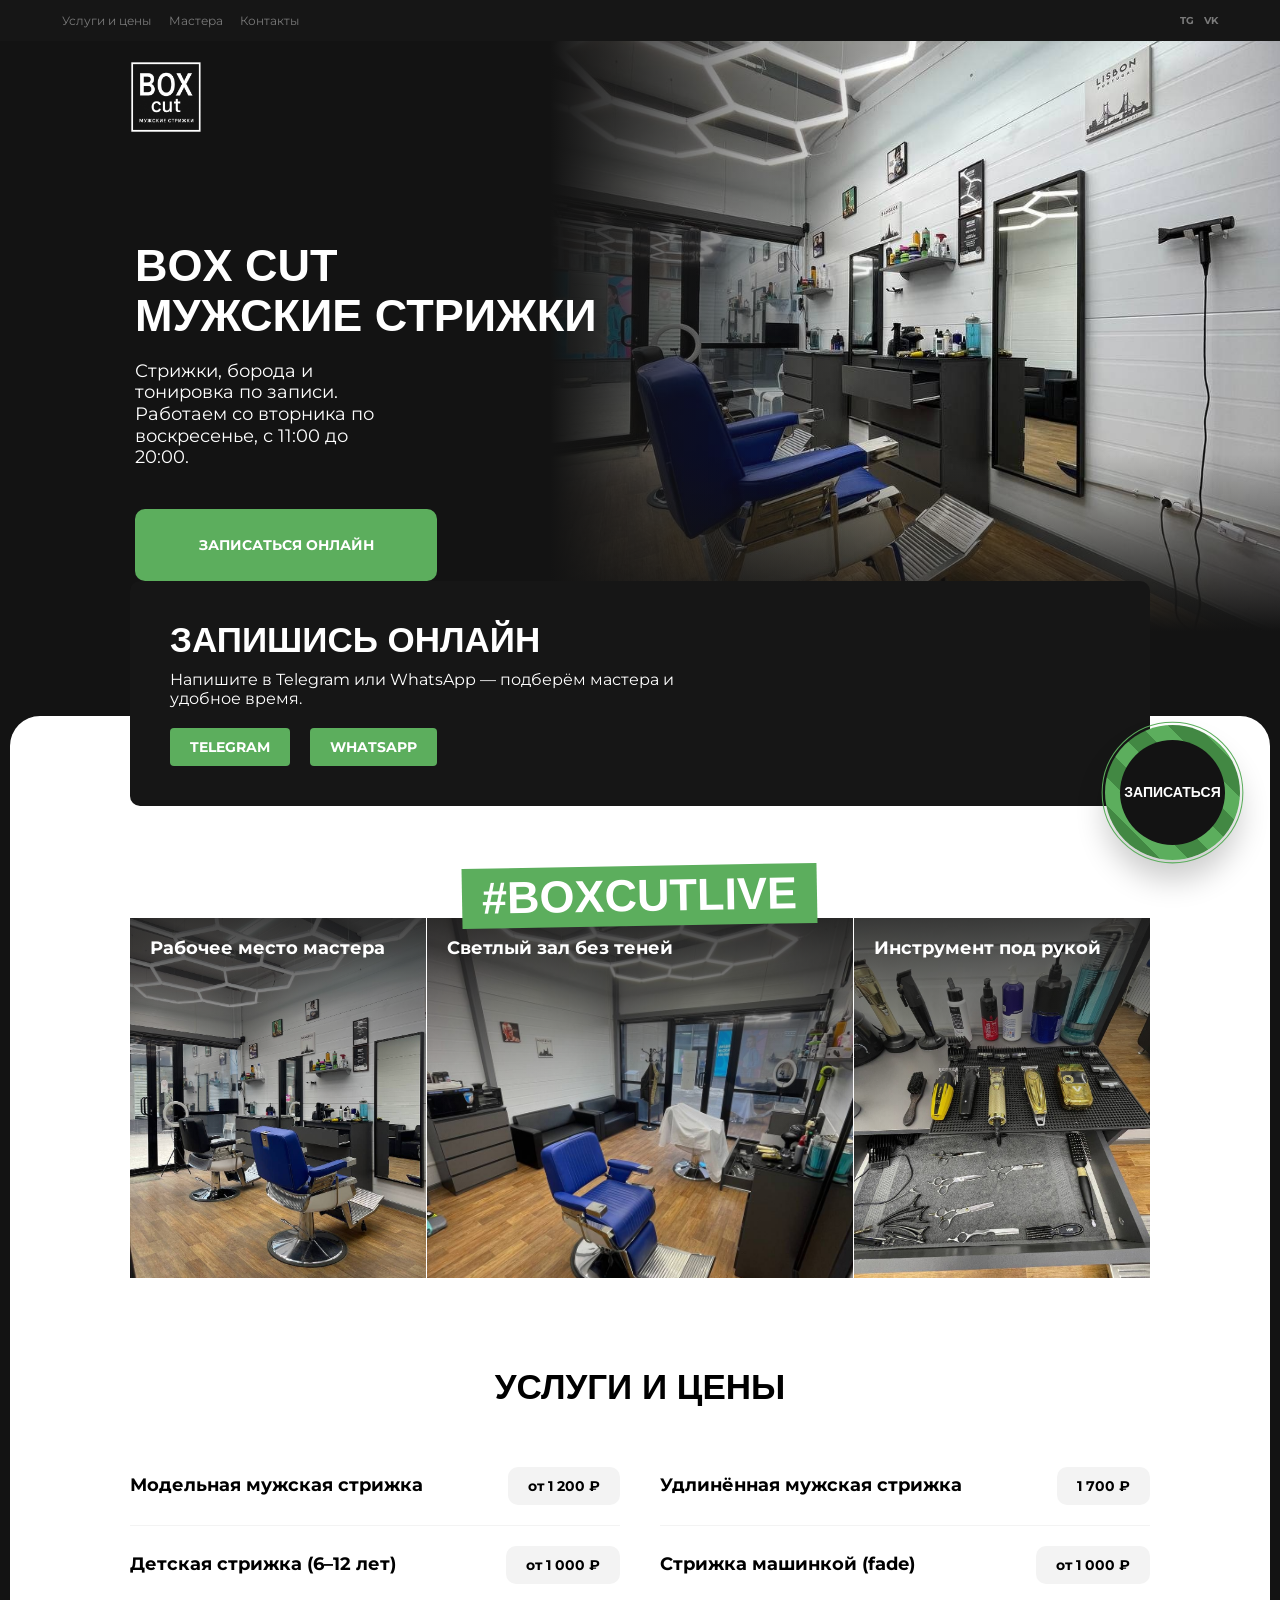
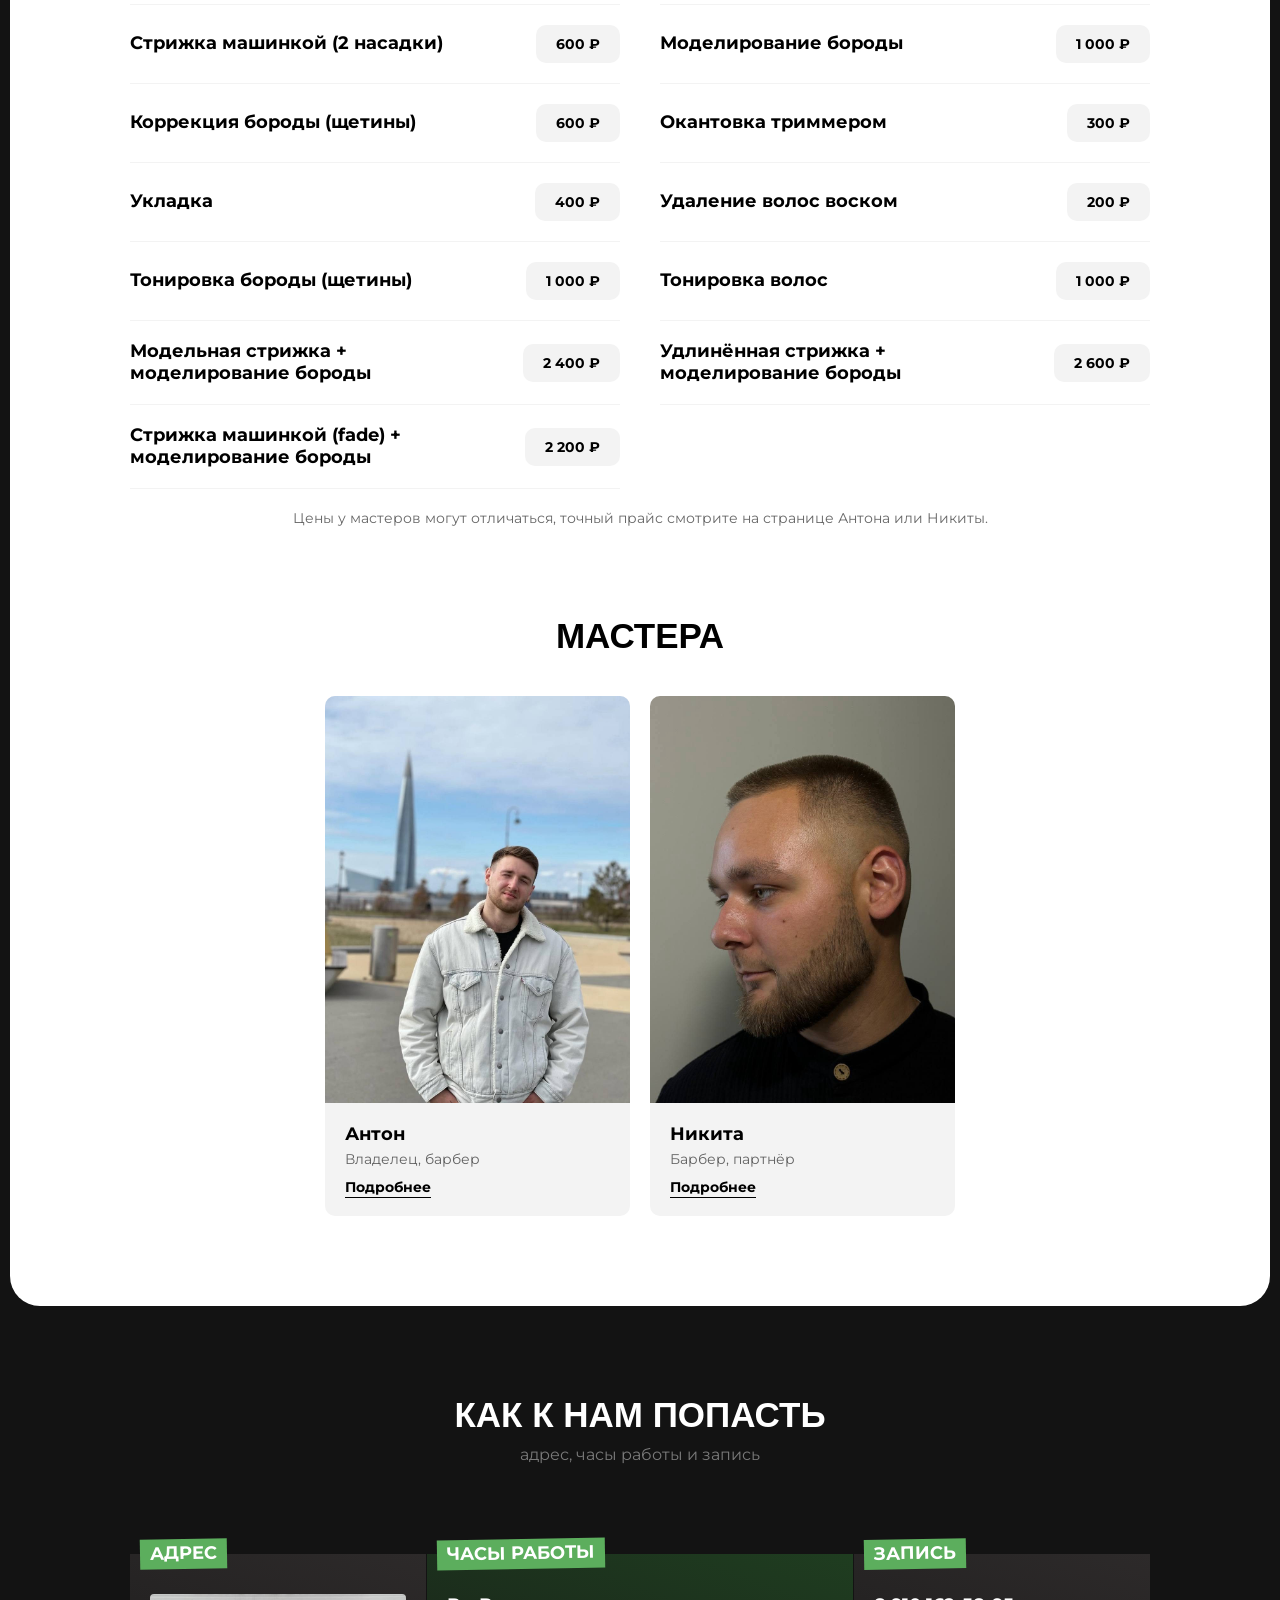
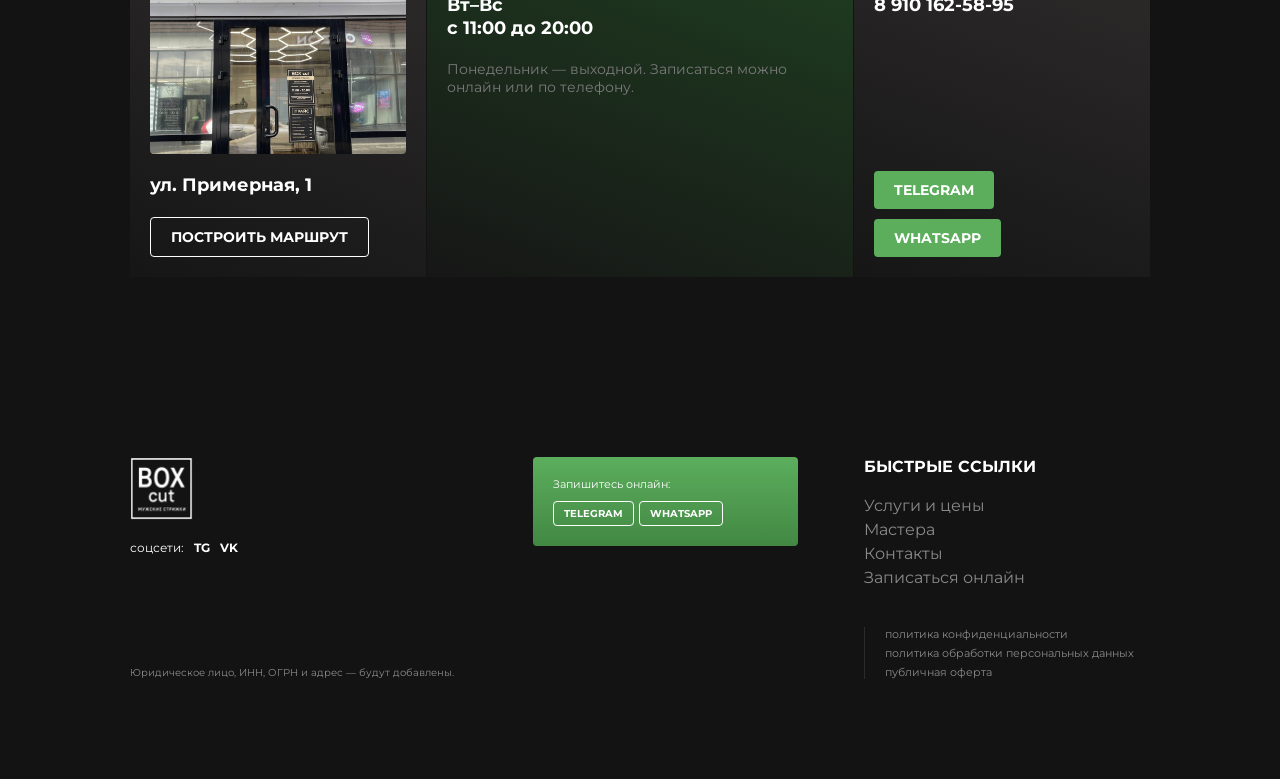
==== index.html @ 1c6d33f2 "Сайт барбершопа BOX cut: главная и страницы мастеров Co-Authored-By: Claude Sonnet 5 <noreply@anthro" ====
<!DOCTYPE html>
<html lang="ru">
<head>
  <meta charset="utf-8">
  <meta name="viewport" content="width=device-width, initial-scale=1">
  <title>BOX cut — мужские стрижки: модельные, fade, борода, тонировка</title>
  <meta name="description" content="BOX cut — мужские стрижки: модельные, fade, борода, тонировка. Два мастера, запись онлайн в Telegram или WhatsApp. Вт–Вс с 11:00 до 20:00.">
  <meta name="theme-color" content="#131313">

  <link rel="preconnect" href="https://fonts.googleapis.com">
  <link rel="preconnect" href="https://fonts.gstatic.com" crossorigin>
  <link rel="stylesheet" href="https://fonts.googleapis.com/css2?family=Arimo:wght@700&family=Montserrat:wght@400;700&display=swap">
  <link rel="stylesheet" href="design/borodach.com/tokens.css">
  <link rel="stylesheet" href="css/base.css">
  <link rel="stylesheet" href="css/layout.css">
  <link rel="stylesheet" href="css/topbar.css">
  <link rel="stylesheet" href="css/hero.css">
  <link rel="stylesheet" href="css/promo.css">
  <link rel="stylesheet" href="css/panel.css">
  <link rel="stylesheet" href="css/gallery.css">
  <link rel="stylesheet" href="css/services.css">
  <link rel="stylesheet" href="css/masters.css">
  <link rel="stylesheet" href="css/contacts.css">
  <link rel="stylesheet" href="css/fab.css">
  <link rel="stylesheet" href="css/drawer.css">
  <link rel="stylesheet" href="css/footer.css">

  <script src="js/main.js" defer></script>
  <script src="js/config.js" defer></script>
  <script src="js/links.js" defer></script>
  <script src="js/drawer.js" defer></script>
</head>
<body>

  <!-- Верхняя полоса -->
  <div class="topbar">
    <div class="topbar__inner">
      <nav class="topbar__links" aria-label="Разделы сайта">
        <a href="#services">Услуги и цены</a>
        <a href="#masters">Мастера</a>
        <a href="#contacts">Контакты</a>
      </nav>
      <div class="topbar__socials">
        <a href="https://t.me/boxcut_placeholder" data-link="telegram" target="_blank" rel="noopener">TG</a>
        <a href="https://vk.com/" target="_blank" rel="noopener">VK</a>
      </div>
    </div>
  </div>

  <!-- Главный экран -->
  <header class="hero" id="top">
    <div class="hero__photo">
      <img class="hero__img" src="assets/interior/chair-front.jpg" width="960" height="1280" alt="Синее барберское кресло под светильниками в форме сот" fetchpriority="high">
    </div>
    <div class="container hero__inner">
      <div class="hero__head">
        <a class="brand" href="#top" aria-label="BOX cut — на главную">
          <img class="brand__logo" src="assets/brand/logo-white.png" width="512" height="512" alt="BOX cut — мужские стрижки">
        </a>
        <button class="burger" type="button" aria-label="Открыть меню" aria-expanded="false" aria-controls="drawer" data-drawer-open>
          <span class="burger__bar"></span>
          <span class="burger__bar"></span>
          <span class="burger__bar"></span>
        </button>
      </div>
      <div class="hero__body">
        <h1 class="hero__title">BOX cut<br>мужские стрижки</h1>
        <p class="hero__subtitle">Стрижки, борода и тонировка по записи. Работаем со вторника по воскресенье, с 11:00 до 20:00.</p>
        <a class="btn" href="#booking">Записаться онлайн</a>
      </div>
    </div>
  </header>

  <main>
    <!-- Промо-карточка записи -->
    <section class="container promo" id="booking" aria-labelledby="booking-title">
      <div class="promo__card">
        <h2 class="promo__title" id="booking-title">Запишись онлайн</h2>
        <p class="promo__text">Напишите в Telegram или WhatsApp — подберём мастера и удобное время.</p>
        <div class="promo__actions">
          <a class="btn btn--small" href="https://t.me/boxcut_placeholder" data-link="telegram" target="_blank" rel="noopener">Telegram</a>
          <a class="btn btn--small" href="https://wa.me/70000000000" data-link="whatsapp" target="_blank" rel="noopener">WhatsApp</a>
        </div>
      </div>
    </section>

    <!-- Белая панель -->
    <div class="panel">
      <section class="panel__section gallery container" id="gallery" aria-label="Наши работы">
        <span class="tag">#BOXcutLive</span>
        <div class="gallery__grid">
          <article class="gallery__tile">
            <img class="gallery__img" src="assets/interior/chair-mirror.jpg" width="960" height="1280" alt="Рабочее место мастера: синее барберское кресло и зеркало" loading="lazy">
            <h3 class="gallery__title">Рабочее место мастера</h3>
          </article>
          <article class="gallery__tile">
            <img class="gallery__img" src="assets/interior/hall-lights.jpg" width="960" height="1280" alt="Зал барбершопа: светильники-соты, синее кресло и диван" loading="lazy">
            <h3 class="gallery__title">Светлый зал без теней</h3>
          </article>
          <article class="gallery__tile">
            <img class="gallery__img" src="assets/interior/tools.jpg" width="960" height="1280" alt="Машинки, ножницы и расчёски на столе мастера" loading="lazy">
            <h3 class="gallery__title">Инструмент под рукой</h3>
          </article>
        </div>
      </section>

      <section class="panel__section services container" id="services" aria-labelledby="services-title">
        <h2 class="panel__title" id="services-title">Услуги и цены</h2>
        <ul class="services__list">
          <li class="service"><h3 class="service__name">Модельная мужская стрижка</h3><span class="service__price">от 1 200 ₽</span></li>
          <li class="service"><h3 class="service__name">Удлинённая мужская стрижка</h3><span class="service__price">1 700 ₽</span></li>
          <li class="service"><h3 class="service__name">Детская стрижка (6–12 лет)</h3><span class="service__price">от 1 000 ₽</span></li>
          <li class="service"><h3 class="service__name">Стрижка машинкой (fade)</h3><span class="service__price">от 1 000 ₽</span></li>
          <li class="service"><h3 class="service__name">Стрижка машинкой (2 насадки)</h3><span class="service__price">600 ₽</span></li>
          <li class="service"><h3 class="service__name">Моделирование бороды</h3><span class="service__price">1 000 ₽</span></li>
          <li class="service"><h3 class="service__name">Коррекция бороды (щетины)</h3><span class="service__price">600 ₽</span></li>
          <li class="service"><h3 class="service__name">Окантовка триммером</h3><span class="service__price">300 ₽</span></li>
          <li class="service"><h3 class="service__name">Укладка</h3><span class="service__price">400 ₽</span></li>
          <li class="service"><h3 class="service__name">Удаление волос воском</h3><span class="service__price">200 ₽</span></li>
          <li class="service"><h3 class="service__name">Тонировка бороды (щетины)</h3><span class="service__price">1 000 ₽</span></li>
          <li class="service"><h3 class="service__name">Тонировка волос</h3><span class="service__price">1 000 ₽</span></li>
          <li class="service"><h3 class="service__name">Модельная стрижка + моделирование бороды</h3><span class="service__price">2 400 ₽</span></li>
          <li class="service"><h3 class="service__name">Удлинённая стрижка + моделирование бороды</h3><span class="service__price">2 600 ₽</span></li>
          <li class="service"><h3 class="service__name">Стрижка машинкой (fade) + моделирование бороды</h3><span class="service__price">2 200 ₽</span></li>
        </ul>
        <p class="services__note">Цены у мастеров могут отличаться, точный прайс смотрите на странице Антона или Никиты.</p>
      </section>

      <section class="panel__section masters container" id="masters" aria-labelledby="masters-title">
        <h2 class="panel__title" id="masters-title">Мастера</h2>
        <ul class="masters__list">
          <li class="master-card">
            <a class="master-card__link" href="anton.html">
              <div class="master-card__photo"><img class="master-card__img" src="assets/anton/portrait.jpg" width="1032" height="1280" alt="Антон, владелец и барбер BOX cut" loading="lazy"></div>
              <div class="master-card__body">
                <h3 class="master-card__name">Антон</h3>
                <p class="master-card__role">Владелец, барбер</p>
                <span class="master-card__more">Подробнее</span>
              </div>
            </a>
          </li>
          <li class="master-card">
            <a class="master-card__link" href="nikita.html">
              <div class="master-card__photo"><img class="master-card__img" src="assets/nikita/portrait.jpg" width="960" height="1280" alt="Никита, барбер и партнёр BOX cut" loading="lazy"></div>
              <div class="master-card__body">
                <h3 class="master-card__name">Никита</h3>
                <p class="master-card__role">Барбер, партнёр</p>
                <span class="master-card__more">Подробнее</span>
              </div>
            </a>
          </li>
        </ul>
      </section>
    </div>

    <!-- Контакты -->
    <section class="contacts container" id="contacts" aria-labelledby="contacts-title">
      <div class="contacts__head">
        <h2 class="contacts__title" id="contacts-title">Как к нам попасть</h2>
        <p class="contacts__lead">адрес, часы работы и запись</p>
      </div>
      <div class="contacts__grid">
        <article class="contact-card">
          <span class="tag tag--small">Адрес</span>
          <img class="contact-card__photo" src="assets/interior/facade.jpg" width="960" height="1280" alt="Вход в BOX cut: вывеска «Мужские стрижки» над стеклянной дверью" loading="lazy">
          <p class="contact-card__main">ул. Примерная, 1</p>
          <div class="contact-card__actions">
            <a class="btn btn--small btn--outline" href="#contacts">Построить маршрут</a>
          </div>
        </article>
        <article class="contact-card">
          <span class="tag tag--small">Часы работы</span>
          <p class="contact-card__main">Вт–Вс<br>с 11:00 до 20:00</p>
          <p class="contact-card__note">Понедельник — выходной. Записаться можно онлайн или по телефону.</p>
        </article>
        <article class="contact-card">
          <span class="tag tag--small">Запись</span>
          <p class="contact-card__main"><a href="tel:+79101625895" data-link="phone">8 910 162-58-95</a></p>
          <div class="contact-card__actions">
            <a class="btn btn--small" href="https://t.me/boxcut_placeholder" data-link="telegram" target="_blank" rel="noopener">Telegram</a>
            <a class="btn btn--small" href="https://wa.me/70000000000" data-link="whatsapp" target="_blank" rel="noopener">WhatsApp</a>
          </div>
        </article>
      </div>
    </section>
  </main>

  <footer class="footer">
    <div class="container footer__inner">
      <div class="footer__col footer__col--brand">
        <a class="brand" href="#top" aria-label="BOX cut — на главную">
          <img class="brand__logo" src="assets/brand/logo-white.png" width="512" height="512" alt="BOX cut — мужские стрижки">
        </a>
        <div class="footer__socials">
          <span>соцсети:</span>
          <a href="https://t.me/boxcut_placeholder" data-link="telegram" target="_blank" rel="noopener">TG</a>
          <a href="https://vk.com/" target="_blank" rel="noopener">VK</a>
        </div>
        <p class="footer__legal-entity">Юридическое лицо, ИНН, ОГРН и адрес — будут добавлены.</p>
      </div>

      <div class="footer__col footer__col--promo">
        <div class="footer__card">
          <span>Запишитесь онлайн:</span>
          <div class="footer__card-actions">
            <a class="btn btn--small btn--outline" href="https://t.me/boxcut_placeholder" data-link="telegram" target="_blank" rel="noopener">Telegram</a>
            <a class="btn btn--small btn--outline" href="https://wa.me/70000000000" data-link="whatsapp" target="_blank" rel="noopener">WhatsApp</a>
          </div>
        </div>
      </div>

      <div class="footer__col footer__col--links">
        <h2 class="footer__heading">Быстрые ссылки</h2>
        <ul class="footer__links">
          <li><a href="#services">Услуги и цены</a></li>
          <li><a href="#masters">Мастера</a></li>
          <li><a href="#contacts">Контакты</a></li>
          <li><a href="#booking">Записаться онлайн</a></li>
        </ul>
        <ul class="footer__legal">
          <li><a href="#">политика конфиденциальности</a></li>
          <li><a href="#">политика обработки персональных данных</a></li>
          <li><a href="#">публичная оферта</a></li>
        </ul>
      </div>
    </div>
  </footer>

  <!-- Плавающая кнопка записи (шире 768px) -->
  <a class="fab" href="#booking" aria-label="Записаться онлайн">
    <span class="fab__label">Записаться</span>
  </a>

  <!-- Мобильное меню (до 650px, только с JS) -->
  <div class="drawer-backdrop" data-drawer-backdrop></div>
  <aside class="drawer" id="drawer" aria-hidden="true" aria-label="Меню" data-drawer>
    <button class="drawer__close" type="button" aria-label="Закрыть меню" data-drawer-close>&times;</button>
    <nav class="drawer__links" aria-label="Разделы сайта">
      <a href="#services">Услуги и цены</a>
      <a href="#masters">Мастера</a>
      <a href="#contacts">Контакты</a>
    </nav>
    <div class="drawer__actions">
      <a class="btn btn--small" href="https://t.me/boxcut_placeholder" data-link="telegram" target="_blank" rel="noopener">Telegram</a>
      <a class="btn btn--small" href="https://wa.me/70000000000" data-link="whatsapp" target="_blank" rel="noopener">WhatsApp</a>
    </div>
  </aside>

</body>
</html>
---- design/borodach.com/tokens.css ----
/* Borodach design tokens — generated from DESIGN.md (https://borodach.com/) */
:root {
  --color-primary: #5cae5d;
  --color-on-primary: #ffffff;
  --color-primary-container: #428843;
  --color-on-primary-container: #ffffff;
  --color-secondary: #7a7a7a;
  --color-on-secondary: #ffffff;
  --color-secondary-container: #2d2a2a;
  --color-on-secondary-container: #ffffff;
  --color-tertiary: #428843;
  --color-on-tertiary: #ffffff;
  --color-tertiary-container: #1f3d20;
  --color-on-tertiary-container: #b7e2b8;
  --color-error: #ffb4ab;
  --color-on-error: #690005;
  --color-error-container: #93000a;
  --color-on-error-container: #ffdad6;
  --color-background: #131313;
  --color-on-background: #ffffff;
  --color-surface: #131313;
  --color-on-surface: #ffffff;
  --color-surface-variant: #2d2a2a;
  --color-on-surface-variant: #7a7a7a;
  --color-surface-tint: #5cae5d;
  --color-surface-dim: #131313;
  --color-surface-bright: #3e3e3e;
  --color-surface-container-lowest: #0e0e0e;
  --color-surface-container-low: #131313;
  --color-surface-container: #161616;
  --color-surface-container-high: #2d2a2a;
  --color-surface-container-highest: #3e3e3e;
  --color-outline: #7a7a7a;
  --color-outline-variant: #2d2a2a;
  --color-inverse-surface: #ffffff;
  --color-inverse-on-surface: #000000;
  --color-inverse-primary: #5cae5d;
  --color-primary-fixed: #5cae5d;
  --color-primary-fixed-dim: #428843;
  --color-on-primary-fixed: #ffffff;
  --color-on-primary-fixed-variant: #f3f3f3;
  --font-headline-xl-family: 'Helvetica', 'Arimo', system-ui, -apple-system, 'Segoe UI', sans-serif;
  --font-headline-xl-size: 45px;
  --font-headline-xl-weight: 700;
  --font-headline-xl-line-height: 1.11;
  --font-headline-xl-letter-spacing: 0em;
  --font-headline-lg-family: 'Helvetica', 'Arimo', system-ui, -apple-system, 'Segoe UI', sans-serif;
  --font-headline-lg-size: 35px;
  --font-headline-lg-weight: 700;
  --font-headline-lg-line-height: 1.11;
  --font-headline-lg-letter-spacing: 0em;
  --font-headline-md-family: 'FactorA', 'Montserrat', system-ui, -apple-system, 'Segoe UI', sans-serif;
  --font-headline-md-size: 18px;
  --font-headline-md-weight: 700;
  --font-headline-md-line-height: normal;
  --font-headline-md-letter-spacing: 0em;
  --font-body-lg-family: 'FactorA', 'Montserrat', system-ui, -apple-system, 'Segoe UI', sans-serif;
  --font-body-lg-size: 18px;
  --font-body-lg-weight: 400;
  --font-body-lg-line-height: normal;
  --font-body-lg-letter-spacing: 0em;
  --font-body-md-family: 'FactorA', 'Montserrat', system-ui, -apple-system, 'Segoe UI', sans-serif;
  --font-body-md-size: 16px;
  --font-body-md-weight: 400;
  --font-body-md-line-height: normal;
  --font-body-md-letter-spacing: 0em;
  --font-label-md-family: 'FactorA', 'Montserrat', system-ui, -apple-system, 'Segoe UI', sans-serif;
  --font-label-md-size: 14px;
  --font-label-md-weight: 700;
  --font-label-md-line-height: normal;
  --font-label-md-letter-spacing: 0em;
  --font-label-sm-family: 'FactorA', 'Montserrat', system-ui, -apple-system, 'Segoe UI', sans-serif;
  --font-label-sm-size: 12px;
  --font-label-sm-weight: 400;
  --font-label-sm-line-height: normal;
  --font-label-sm-letter-spacing: 0em;
  --spacing-base: 10px;
  --spacing-xs: 5px;
  --spacing-sm: 10px;
  --spacing-md: 20px;
  --spacing-lg: 40px;
  --spacing-xl: 90px;
  --spacing-layout-margin: 10px;
  --spacing-card-gap: 1px;
  --radius-sm: 4px;
  --radius-DEFAULT: 10px;
  --radius-md: 10px;
  --radius-lg: 30px;
  --radius-xl: 30px;
  --radius-full: 9999px;
  --duration-fast: 0.25s;
  --duration-base: 0.3s;
  --easing-standard: ease;
}
---- css/base.css ----
/* Сброс, тело страницы, типографика по умолчанию. Только токены из design/borodach.com/tokens.css */

*,
*::before,
*::after {
  box-sizing: border-box;
}

html {
  scroll-behavior: smooth;
  -webkit-text-size-adjust: 100%;
}

body {
  margin: 0;
  background: var(--color-background);
  color: var(--color-on-background);
  font-family: var(--font-body-md-family);
  font-size: var(--font-body-md-size);
  font-weight: var(--font-body-md-weight);
  line-height: var(--font-body-md-line-height);
  letter-spacing: var(--font-body-md-letter-spacing);
  overflow-x: hidden;
}

h1,
h2,
h3,
p,
ul,
ol,
dl,
dd,
figure {
  margin: 0;
}

ul,
ol {
  padding: 0;
  list-style: none;
}

a {
  color: inherit;
  text-decoration: none;
}

img {
  display: block;
  max-width: 100%;
}

button {
  font: inherit;
  color: inherit;
  background: none;
  border: 0;
  padding: 0;
  cursor: pointer;
}

[id] {
  scroll-margin-top: var(--spacing-md);
}

:focus-visible {
  outline: 1px solid var(--color-primary);
  outline-offset: var(--spacing-xs);
}

.visually-hidden {
  position: absolute;
  width: 1px;
  height: 1px;
  margin: -1px;
  padding: 0;
  overflow: hidden;
  clip: rect(0 0 0 0);
  white-space: nowrap;
  border: 0;
}

@media (hover: hover) {
  a:hover {
    text-decoration: underline;
  }
}

@media (prefers-reduced-motion: reduce) {
  html {
    scroll-behavior: auto;
  }
}
---- css/layout.css ----
/* Общие блоки: контейнер, кнопка .btn, зелёная метка .tag, логотип .brand */

.container {
  width: min(1020px, 100% - 2 * var(--spacing-md));
  margin-inline: auto;
}

/* Логотип: белый на прозрачном, квадрат 512×512 */
.brand {
  display: inline-flex;
  align-items: center;
  gap: var(--spacing-md);
  color: var(--color-on-background);
}

.brand__logo {
  width: auto;
  height: calc(var(--spacing-xl) * 0.8);
}

/* Кнопки */
.btn {
  display: inline-flex;
  align-items: center;
  justify-content: center;
  min-width: 302px;
  height: 72px;
  padding-inline: var(--spacing-md);
  border-radius: var(--radius-md);
  background: var(--color-primary);
  color: var(--color-on-primary);
  font-family: var(--font-label-md-family);
  font-size: var(--font-label-md-size);
  font-weight: var(--font-label-md-weight);
  text-transform: uppercase;
  text-align: center;
  transition: background var(--duration-fast) var(--easing-standard);
}

.btn--small {
  min-width: 0;
  height: auto;
  padding: var(--spacing-sm) var(--spacing-md);
  border-radius: var(--radius-sm);
  box-shadow: 0 23px 16px -19px color-mix(in srgb, var(--color-primary) 70%, transparent);
}

.btn--outline {
  background: transparent;
  border: 1px solid var(--color-on-background);
  box-shadow: none;
}

@media (hover: hover) {
  .btn:hover {
    background: var(--color-primary-container);
    text-decoration: none;
  }

  .btn--outline:hover {
    background: var(--color-on-background);
    color: var(--color-inverse-on-surface);
  }
}

/* Зелёная метка, слегка повёрнутая: #BOXcutLive и подписи плиток */
.tag {
  display: inline-block;
  padding: var(--spacing-xs) var(--spacing-md);
  background: var(--color-primary);
  color: var(--color-on-primary);
  font-family: var(--font-headline-xl-family);
  font-size: var(--font-headline-xl-size);
  font-weight: var(--font-headline-xl-weight);
  line-height: var(--font-headline-xl-line-height);
  text-transform: uppercase;
  transform: rotate(-1deg);
}

.tag--small {
  padding: var(--spacing-xs) var(--spacing-sm);
  font-family: var(--font-headline-md-family);
  font-size: var(--font-headline-md-size);
  font-weight: var(--font-headline-md-weight);
  line-height: var(--font-headline-xl-line-height);
}

@media (max-width: 840px) {
  .tag {
    font-size: calc(var(--font-headline-xl-size) * 0.7);
  }
}

@media (max-width: 650px) {
  .container {
    width: calc(100% - 2 * var(--spacing-sm));
  }

  .btn {
    min-width: 165px;
    height: 48px;
    font-size: calc(var(--font-label-md-size) * 0.75);
  }

  .btn--small {
    min-width: 0;
    height: auto;
    font-size: var(--font-label-sm-size);
  }

  .tag {
    font-size: calc(var(--font-headline-xl-size) * 0.5);
  }

  .tag--small {
    font-size: var(--font-label-md-size);
  }

  .brand__logo {
    height: calc(var(--spacing-xl) * 0.55);
  }
}
---- css/topbar.css ----
/* Верхняя полоса: якорные ссылки слева, соцсети справа. Скрыта на ≤650px, если работает JS (меню в drawer) */

.topbar {
  background: var(--color-surface-container);
  color: var(--color-on-surface-variant);
  font-size: var(--font-label-sm-size);
  line-height: var(--font-label-sm-line-height);
}

.topbar__inner {
  display: flex;
  align-items: center;
  justify-content: space-between;
  width: min(1156px, 100% - 2 * var(--spacing-md));
  height: 41px;
  margin-inline: auto;
}

.topbar__links,
.topbar__socials {
  display: flex;
  align-items: center;
  gap: calc(var(--spacing-md) - var(--spacing-xs) / 2);
}

.topbar__socials {
  gap: var(--spacing-sm);
  font-size: calc(var(--font-label-sm-size) * 0.85);
  font-weight: var(--font-label-md-weight);
  text-transform: uppercase;
}

.topbar a {
  transition: color var(--duration-base) var(--easing-standard);
}

@media (hover: hover) {
  .topbar a:hover {
    color: var(--color-on-background);
    text-decoration: underline;
  }
}

@media (max-width: 650px) {
  .js .topbar {
    display: none;
  }

  .topbar__inner {
    height: auto;
    min-height: 41px;
    flex-wrap: wrap;
    gap: var(--spacing-xs) var(--spacing-md);
    padding-block: var(--spacing-xs);
  }
}
---- css/hero.css ----
/* Главный экран: строка бренда, h1, подзаголовок, CTA; справа фото интерьера */

.hero {
  position: relative;
  overflow: hidden;
  min-height: calc(var(--spacing-xl) * 6.5);
  padding-bottom: calc(var(--spacing-md) * 2.5);
}

.hero__photo {
  position: absolute;
  top: 0;
  right: 0;
  bottom: 0;
  left: 43%;
  background: var(--color-background);
}

.hero__img {
  width: 100%;
  height: 100%;
  object-fit: cover;
  object-position: 75% 50%;
}

.hero__photo::after {
  content: "";
  position: absolute;
  inset: 0;
  background:
    linear-gradient(to right, var(--color-background), transparent 45%),
    linear-gradient(to top, var(--color-background), transparent 30%);
}

.hero__inner {
  position: relative;
  z-index: 1;
}

.hero__head {
  display: flex;
  align-items: center;
  justify-content: space-between;
  padding-top: var(--spacing-md);
}

.hero__body {
  max-width: 50%;
  padding: calc(var(--spacing-xl) * 1.2) var(--spacing-xs) 0;
}

.hero__title {
  font-family: var(--font-headline-xl-family);
  font-size: var(--font-headline-xl-size);
  font-weight: var(--font-headline-xl-weight);
  line-height: var(--font-headline-xl-line-height);
  letter-spacing: var(--font-headline-xl-letter-spacing);
  text-transform: uppercase;
}

.hero__subtitle {
  max-width: calc(var(--spacing-xl) * 3);
  margin-top: var(--spacing-md);
  font-family: var(--font-body-lg-family);
  font-size: var(--font-body-lg-size);
  line-height: 1.2;
}

.hero .btn {
  margin-top: var(--spacing-lg);
}

@media (max-width: 840px) {
  .hero__title {
    font-size: calc(var(--font-headline-xl-size) * 0.55);
  }

  .hero__body {
    max-width: 70%;
    padding-top: calc(var(--spacing-xl) * 0.8);
  }

  .hero__photo {
    left: 30%;
  }
}

@media (max-width: 650px) {
  .hero {
    min-height: calc(var(--spacing-xl) * 4.8);
  }

  .hero__photo {
    left: 0;
  }

  .hero__photo::after {
    background:
      linear-gradient(to top, var(--color-background), transparent 55%),
      linear-gradient(to right, var(--color-background), transparent 90%);
  }

  .hero__body {
    max-width: 100%;
    padding: calc(var(--spacing-xl) * 0.6) 0 0;
  }

  .hero__subtitle {
    max-width: 70%;
    font-size: var(--font-label-md-size);
  }

  .hero .btn {
    margin-top: var(--spacing-md);
  }
}
---- css/promo.css ----
/* Тёмная карточка онлайн-записи. Наезжает на hero (50px) и на белую панель (90px) */

.promo {
  position: relative;
  z-index: 2;
  margin-top: calc(var(--spacing-md) * -2.5);
  margin-bottom: calc(var(--spacing-xl) * -1);
}

.promo__card {
  position: relative;
  overflow: hidden;
  min-height: calc(var(--spacing-xl) * 2.2);
  padding: var(--spacing-lg);
  border-radius: var(--radius-md);
  background: var(--color-surface-container);
}

.promo__title {
  position: relative;
  max-width: 55%;
  font-family: var(--font-headline-xl-family);
  font-size: var(--font-headline-lg-size);
  font-weight: var(--font-headline-lg-weight);
  line-height: var(--font-headline-lg-line-height);
  text-transform: uppercase;
}

.promo__text {
  position: relative;
  max-width: 55%;
  margin-top: var(--spacing-sm);
  font-size: var(--font-body-md-size);
}

.promo__actions {
  position: relative;
  display: flex;
  flex-wrap: wrap;
  gap: var(--spacing-md);
  margin-top: var(--spacing-md);
}

@media (max-width: 840px) {
  .promo__title,
  .promo__text {
    max-width: 100%;
  }
}

@media (max-width: 650px) {
  .promo {
    width: calc(100% - 4 * var(--spacing-sm));
  }

  .promo__card {
    min-height: 0;
    padding: var(--spacing-md);
    background: linear-gradient(var(--color-primary), var(--color-primary-container));
  }

  .promo__title {
    font-size: var(--font-headline-md-size);
  }

  .promo__text {
    font-size: var(--font-label-sm-size);
  }

  .promo__actions {
    gap: var(--spacing-sm);
  }

  .promo .btn--small {
    border: 1px solid var(--color-on-primary);
    background: transparent;
    box-shadow: none;
  }
}
---- css/panel.css ----
/* Белая панель со скруглением поверх тёмного фона: галерея, услуги, мастера */

.panel {
  position: relative;
  z-index: 1;
  margin-inline: var(--spacing-sm);
  padding: calc(var(--spacing-xl) + var(--spacing-lg) + var(--spacing-md)) 0 var(--spacing-xl);
  border-radius: var(--radius-xl);
  background: var(--color-inverse-surface);
  color: var(--color-inverse-on-surface);
}

.panel__section + .panel__section {
  margin-top: var(--spacing-xl);
}

.panel__title {
  margin-bottom: var(--spacing-lg);
  font-family: var(--font-headline-lg-family);
  font-size: var(--font-headline-lg-size);
  font-weight: var(--font-headline-lg-weight);
  line-height: var(--font-headline-lg-line-height);
  text-transform: uppercase;
  text-align: center;
}

@media (max-width: 930px) {
  .panel__title {
    font-size: calc(var(--font-headline-lg-size) * 0.85);
  }
}

@media (max-width: 650px) {
  .panel {
    margin-inline: var(--spacing-xs);
    padding-top: calc(var(--spacing-xl) + var(--spacing-lg));
    padding-bottom: var(--spacing-lg);
    border-radius: var(--radius-md);
  }

  .panel__section + .panel__section {
    margin-top: var(--spacing-lg);
  }

  .panel__title {
    margin-bottom: var(--spacing-md);
    font-size: calc(var(--font-headline-lg-size) * 0.6);
  }
}
---- css/gallery.css ----
/* Метка #BOXcutLive и три фото-плитки встык (зазор 1px) */

.gallery {
  display: flex;
  flex-direction: column;
  align-items: center;
}

.gallery .tag {
  position: relative;
  z-index: 1;
  margin-bottom: calc(var(--spacing-xs) * -1.5);
}

.gallery__grid {
  display: grid;
  grid-template-columns: 291fr 419fr 291fr;
  gap: var(--spacing-card-gap);
  width: 100%;
}

.gallery__tile {
  position: relative;
  display: flex;
  flex-direction: column;
  justify-content: space-between;
  min-height: calc(var(--spacing-xl) * 4);
  padding: var(--spacing-md);
  overflow: hidden;
  background: var(--color-surface-container);
  color: var(--color-on-background);
}

.gallery__img {
  position: absolute;
  inset: 0;
  width: 100%;
  height: 100%;
  object-fit: cover;
  object-position: 50% 30%;
}

.gallery__tile::after {
  content: "";
  position: absolute;
  inset: 0;
  background: linear-gradient(
    to bottom,
    color-mix(in srgb, var(--color-background) 80%, transparent),
    transparent 60%
  );
}

.gallery__title {
  position: relative;
  z-index: 1;
  font-family: var(--font-headline-md-family);
  font-size: var(--font-headline-md-size);
  font-weight: var(--font-headline-md-weight);
  line-height: 1.2;
}

@media (max-width: 650px) {
  .gallery__grid {
    grid-template-columns: 1fr 1fr;
  }

  .gallery__tile {
    min-height: calc(var(--spacing-xl) * 2);
    padding: var(--spacing-md) var(--spacing-sm) var(--spacing-sm);
  }

  .gallery__tile:first-child {
    grid-column: span 2;
    min-height: calc(var(--spacing-xl) * 3);
    padding-top: var(--spacing-lg);
  }

  .gallery__title {
    font-size: var(--font-body-md-size);
  }
}
---- css/services.css ----
/* Услуги и цены: строки «название — описание — цена» в две колонки */

.services__list {
  display: grid;
  grid-template-columns: 1fr 1fr;
  gap: 0 var(--spacing-lg);
}

.service {
  display: flex;
  align-items: center;
  justify-content: space-between;
  gap: var(--spacing-md);
  padding: var(--spacing-md) 0;
  border-bottom: 1px solid var(--color-on-primary-fixed-variant);
}

.service__name {
  font-family: var(--font-headline-md-family);
  font-size: var(--font-headline-md-size);
  font-weight: var(--font-headline-md-weight);
  line-height: 1.2;
}

.service__desc {
  margin-top: var(--spacing-xs);
  color: color-mix(in srgb, var(--color-inverse-on-surface) 60%, transparent);
  font-size: var(--font-label-md-size);
}

.service__price {
  flex: none;
  padding: var(--spacing-sm) var(--spacing-md);
  border-radius: var(--radius-md);
  background: var(--color-on-primary-fixed-variant);
  font-family: var(--font-label-md-family);
  font-size: var(--font-label-md-size);
  font-weight: var(--font-label-md-weight);
  white-space: nowrap;
}

.services__note {
  margin-top: var(--spacing-md);
  color: color-mix(in srgb, var(--color-inverse-on-surface) 60%, transparent);
  font-size: var(--font-label-md-size);
  text-align: center;
}

@media (max-width: 840px) {
  .services__list {
    grid-template-columns: 1fr;
  }
}

@media (max-width: 650px) {
  .service {
    padding: var(--spacing-sm) 0;
  }

  .service__name {
    font-size: var(--font-body-md-size);
  }

  .service__desc {
    font-size: var(--font-label-sm-size);
  }
}
---- css/masters.css ----
/* Мастера: две карточки-ссылки на страницы мастеров */

.masters__list {
  display: grid;
  grid-template-columns: repeat(2, minmax(0, 1fr));
  gap: var(--spacing-md);
  max-width: calc(var(--spacing-xl) * 7);
  margin-inline: auto;
}

/* Одна карточка (блок «второй мастер» на страницах мастеров) */
.masters__list--single {
  grid-template-columns: minmax(0, 1fr);
  max-width: calc(var(--spacing-xl) * 3.5);
}

.master-card {
  overflow: hidden;
  border-radius: var(--radius-md);
  background: var(--color-on-primary-fixed-variant);
}

.master-card__link {
  display: block;
  height: 100%;
}

.master-card__photo {
  aspect-ratio: 3 / 4;
  overflow: hidden;
  background: var(--color-surface-container);
}

.master-card__img {
  width: 100%;
  height: 100%;
  object-fit: cover;
  transition: transform var(--duration-base) var(--easing-standard);
}

.master-card__body {
  padding: var(--spacing-md);
}

.master-card__name {
  font-family: var(--font-headline-md-family);
  font-size: var(--font-headline-md-size);
  font-weight: var(--font-headline-md-weight);
}

.master-card__role {
  margin-top: var(--spacing-xs);
  color: color-mix(in srgb, var(--color-inverse-on-surface) 60%, transparent);
  font-size: var(--font-label-md-size);
}

.master-card__more {
  display: inline-block;
  margin-top: var(--spacing-sm);
  font-size: var(--font-label-md-size);
  font-weight: var(--font-label-md-weight);
  text-decoration: underline;
  text-underline-offset: var(--spacing-xs);
}

@media (hover: hover) {
  .master-card__link:hover .master-card__img {
    transform: scale(1.03);
  }
}

@media (max-width: 650px) {
  .masters__list {
    gap: var(--spacing-sm);
  }

  .master-card__body {
    padding: var(--spacing-sm);
  }

  .master-card__name {
    font-size: var(--font-body-md-size);
  }
}
---- css/contacts.css ----
/* Контакты: тёмный блок под белой панелью, заголовок и три карточки с зелёными метками (как в футерной части оригинала) */

.contacts {
  padding: var(--spacing-xl) 0;
}

.contacts__head {
  text-align: center;
}

.contacts__title {
  font-family: var(--font-headline-lg-family);
  font-size: var(--font-headline-lg-size);
  font-weight: var(--font-headline-lg-weight);
  line-height: var(--font-headline-lg-line-height);
  text-transform: uppercase;
}

.contacts__lead {
  margin-top: var(--spacing-sm);
  color: var(--color-on-surface-variant);
}

.contacts__grid {
  display: grid;
  grid-template-columns: 291fr 419fr 291fr;
  gap: var(--spacing-card-gap);
  margin-top: var(--spacing-xl);
}

.contact-card {
  position: relative;
  display: flex;
  flex-direction: column;
  gap: var(--spacing-md);
  padding: var(--spacing-lg) var(--spacing-md) var(--spacing-md);
  background: linear-gradient(200deg, var(--color-surface-container-high), var(--color-surface-container));
}

.contact-card:nth-child(2) {
  background: linear-gradient(200deg, var(--color-tertiary-container), var(--color-surface-container));
}

.contact-card .tag {
  position: absolute;
  top: 0;
  left: var(--spacing-sm);
  transform: translateY(-50%) rotate(-1deg);
}

.contact-card__photo {
  width: 100%;
  height: auto;
  aspect-ratio: 16 / 10;
  border-radius: var(--radius-sm);
  object-fit: cover;
}

.contact-card__main {
  font-family: var(--font-headline-md-family);
  font-size: var(--font-headline-md-size);
  font-weight: var(--font-headline-md-weight);
  line-height: 1.3;
}

.contact-card__note {
  color: var(--color-on-surface-variant);
  font-size: var(--font-label-md-size);
}

.contact-card__actions {
  display: flex;
  flex-wrap: wrap;
  gap: var(--spacing-sm);
  margin-top: auto;
}

@media (max-width: 840px) {
  .contacts__title {
    font-size: calc(var(--font-headline-lg-size) * 0.85);
  }

  .contacts__grid {
    grid-template-columns: 1fr;
    gap: var(--spacing-lg);
  }
}

@media (max-width: 650px) {
  .contacts {
    padding: var(--spacing-lg) 0;
  }

  .contacts__title {
    font-size: calc(var(--font-headline-lg-size) * 0.6);
  }

  .contacts__grid {
    margin-top: var(--spacing-lg);
  }
}
---- css/fab.css ----
/* Плавающая кнопка записи: круг 135px, пульсирующее кольцо. Скрыта на ≤768px */

.fab {
  position: fixed;
  right: var(--spacing-lg);
  bottom: var(--spacing-lg);
  z-index: 10;
  display: flex;
  align-items: center;
  justify-content: center;
  width: 135px;
  height: 135px;
  border-radius: var(--radius-full);
  background: repeating-linear-gradient(
    45deg,
    var(--color-primary) 0,
    var(--color-primary) var(--spacing-md),
    var(--color-primary-container) var(--spacing-md),
    var(--color-primary-container) calc(var(--spacing-md) * 2)
  );
  box-shadow: 0 20px 30px color-mix(in srgb, var(--color-inverse-on-surface) 20%, transparent);
  color: var(--color-on-primary);
}

.fab::before {
  content: "";
  position: absolute;
  inset: 0;
  border: 1px solid var(--color-primary);
  border-radius: var(--radius-full);
  transform: scale(1.05);
  animation: fab-pulse 2s cubic-bezier(0.37, 0, 0.8, 0.77) infinite;
}

.fab__label {
  display: flex;
  align-items: center;
  justify-content: center;
  width: 78%;
  height: 78%;
  border-radius: var(--radius-full);
  background: var(--color-background);
  font-family: var(--font-headline-xl-family);
  font-size: var(--font-label-md-size);
  font-weight: var(--font-headline-xl-weight);
  line-height: var(--font-headline-xl-line-height);
  text-align: center;
  text-transform: uppercase;
}

@keyframes fab-pulse {
  0% {
    transform: scale(1.05);
    opacity: 1;
  }

  100% {
    transform: scale(1.35);
    opacity: 0;
  }
}

@media (hover: hover) {
  .fab:hover {
    text-decoration: none;
  }

  .fab:hover .fab__label {
    background: var(--color-primary-container);
  }
}

@media (max-width: 768px) {
  .fab {
    display: none;
  }
}

@media (prefers-reduced-motion: reduce) {
  .fab::before {
    animation: none;
  }
}
---- css/drawer.css ----
/* Бургер и мобильное меню. Работает только на ≤650px и только с JS (класс .js на <html>) */

.burger,
.drawer,
.drawer-backdrop {
  display: none;
}

@media (max-width: 650px) {
  .js .burger {
    display: flex;
    flex-direction: column;
    justify-content: space-between;
    width: calc(var(--spacing-md) * 1.5);
    height: var(--spacing-md);
  }

  .burger__bar {
    display: block;
    height: calc(var(--spacing-xs) * 0.8);
    background: var(--color-on-primary-fixed-variant);
  }

  .js .drawer {
    position: fixed;
    top: 0;
    right: 0;
    bottom: 0;
    z-index: 30;
    display: flex;
    flex-direction: column;
    gap: var(--spacing-lg);
    width: 340px;
    max-width: 100%;
    padding: var(--spacing-md);
    background: var(--color-inverse-surface);
    color: var(--color-inverse-on-surface);
    transform: translateX(100%);
    visibility: hidden;
    transition:
      transform var(--duration-base) var(--easing-standard),
      visibility var(--duration-base);
  }

  .js .drawer--open {
    transform: translateX(0);
    visibility: visible;
  }

  .drawer__close {
    align-self: flex-end;
    font-size: var(--font-headline-lg-size);
    line-height: 1;
  }

  .drawer__links {
    display: flex;
    flex-direction: column;
    gap: var(--spacing-md);
    font-size: var(--font-body-lg-size);
  }

  .drawer__actions {
    display: flex;
    flex-direction: column;
    gap: var(--spacing-sm);
    margin-top: auto;
  }

  .js .drawer-backdrop {
    position: fixed;
    inset: 0;
    z-index: 20;
    display: block;
    background: color-mix(in srgb, var(--color-inverse-on-surface) 50%, transparent);
    opacity: 0;
    visibility: hidden;
    transition:
      opacity var(--duration-base) var(--easing-standard),
      visibility var(--duration-base);
  }

  .js .drawer-backdrop--open {
    opacity: 1;
    visibility: visible;
  }
}

@media (prefers-reduced-motion: reduce) {
  .js .drawer,
  .js .drawer-backdrop {
    transition: none;
  }
}
---- css/footer.css ----
/* Футер: три колонки на тёмном фоне. Подключается последним */

.footer {
  padding: var(--spacing-xl) 0 calc(var(--spacing-xl) + var(--spacing-sm));
}

.footer__inner {
  display: flex;
  justify-content: space-between;
  gap: var(--spacing-lg);
}

.footer__col {
  display: flex;
  flex-direction: column;
}

.footer__col--brand {
  flex: 0 1 33%;
  gap: var(--spacing-md);
}

.footer .brand__logo {
  height: calc(var(--spacing-xl) * 0.7);
}

.footer__socials {
  display: flex;
  align-items: center;
  gap: var(--spacing-sm);
  font-size: var(--font-label-sm-size);
}

.footer__socials a {
  font-weight: var(--font-label-md-weight);
  text-transform: uppercase;
}

.footer__legal-entity {
  margin-top: auto;
  padding-top: var(--spacing-xl);
  color: color-mix(in srgb, var(--color-on-background) 50%, transparent);
  font-size: calc(var(--font-label-sm-size) * 0.85);
}

.footer__col--promo {
  flex: 0 1 26%;
}

.footer__card {
  display: flex;
  flex-direction: column;
  gap: var(--spacing-sm);
  padding: var(--spacing-md);
  border-radius: var(--radius-sm);
  background: linear-gradient(var(--color-primary), var(--color-primary-container));
  font-size: calc(var(--font-label-sm-size) * 0.92);
}

.footer__card-actions {
  display: flex;
  gap: var(--spacing-xs);
}

.footer__card .btn--small {
  padding: var(--spacing-xs) var(--spacing-sm);
  border-color: var(--color-on-primary);
  font-size: calc(var(--font-label-sm-size) * 0.85);
}

.footer__col--links {
  flex: 0 1 28%;
}

.footer__heading {
  margin-bottom: var(--spacing-md);
  font-family: var(--font-headline-md-family);
  font-size: var(--font-body-md-size);
  font-weight: var(--font-headline-md-weight);
  text-transform: uppercase;
}

.footer__links {
  display: flex;
  flex-direction: column;
  gap: var(--spacing-xs);
  color: color-mix(in srgb, var(--color-on-background) 50%, transparent);
}

.footer__legal {
  display: flex;
  flex-direction: column;
  gap: var(--spacing-xs);
  margin-top: var(--spacing-lg);
  padding-left: var(--spacing-md);
  border-left: 1px solid var(--color-surface-container-high);
  color: color-mix(in srgb, var(--color-on-background) 50%, transparent);
  font-size: calc(var(--font-label-sm-size) * 0.92);
}

@media (max-width: 840px) {
  .footer__inner {
    flex-direction: column;
  }

  .footer__col--brand,
  .footer__col--promo,
  .footer__col--links {
    flex-basis: auto;
  }

  .footer__legal-entity {
    padding-top: 0;
  }
}

@media (max-width: 768px) {
  .footer {
    padding-bottom: var(--spacing-lg);
  }
}
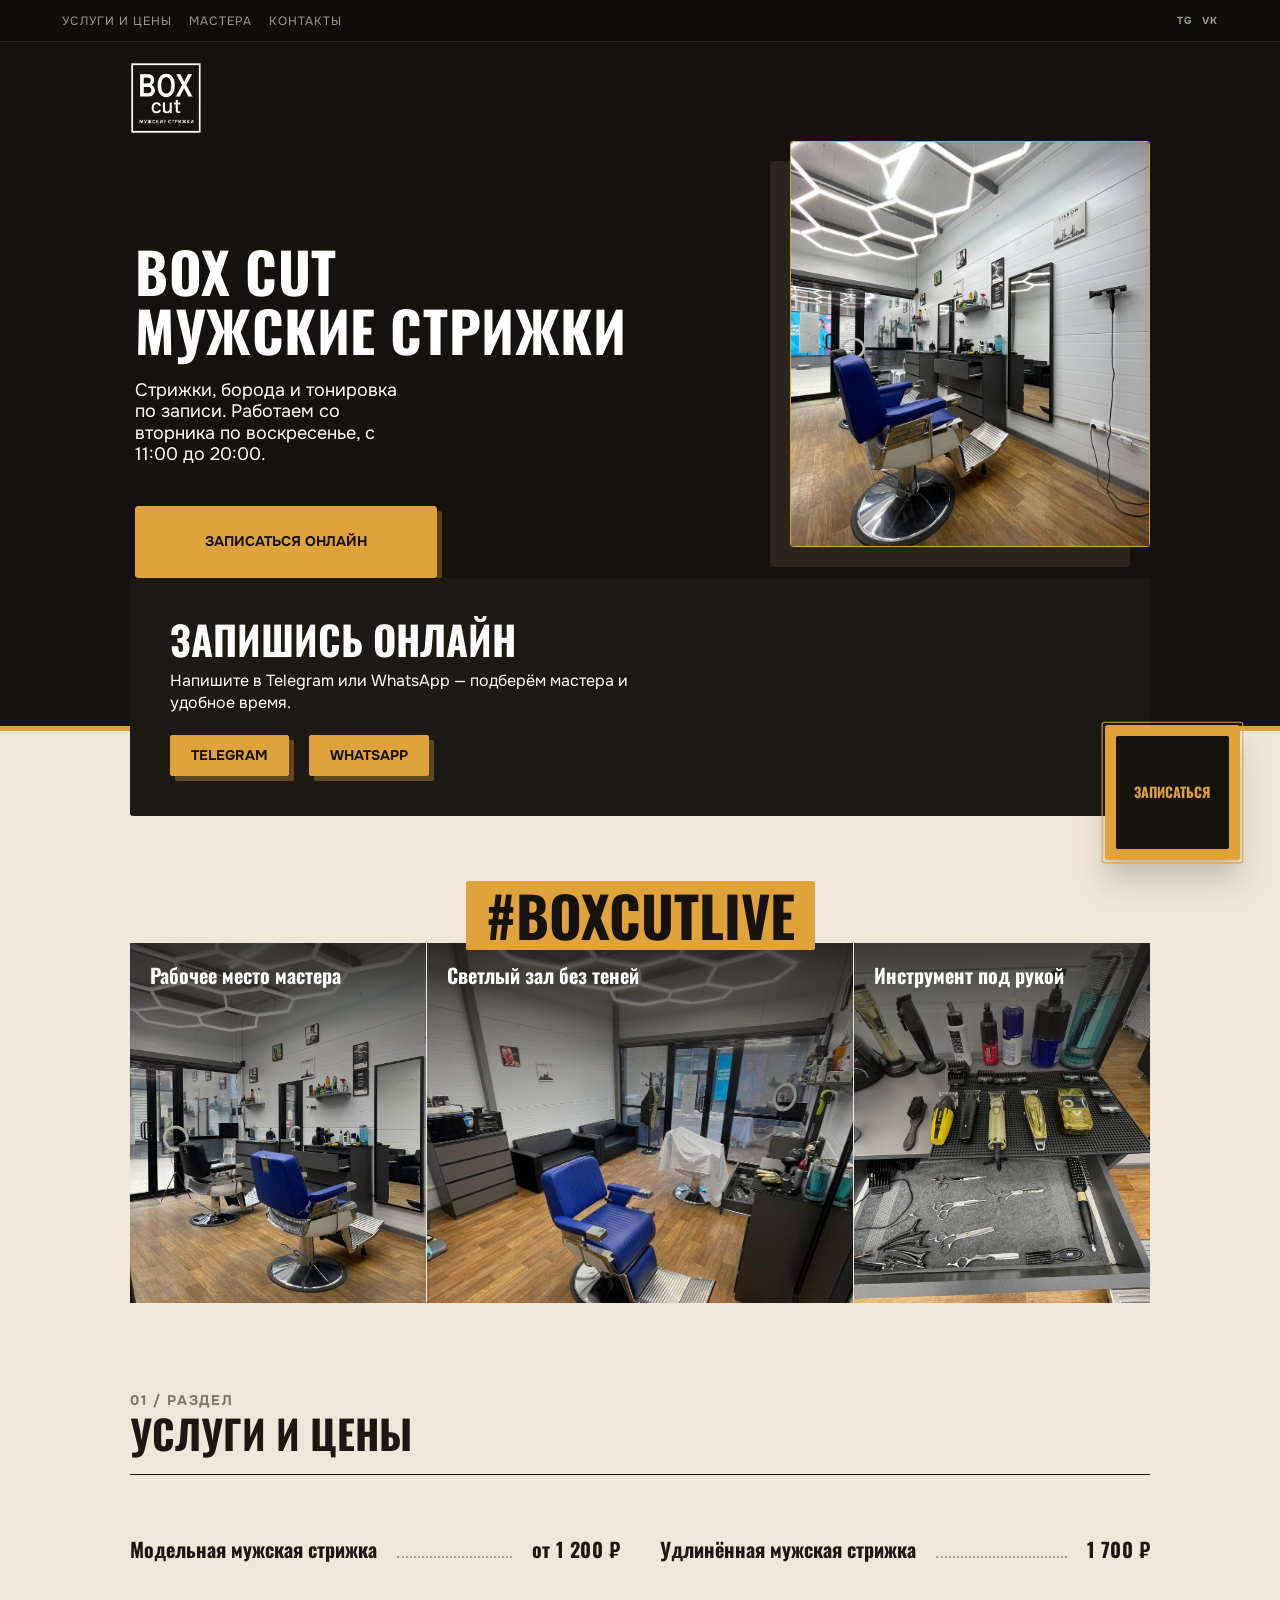
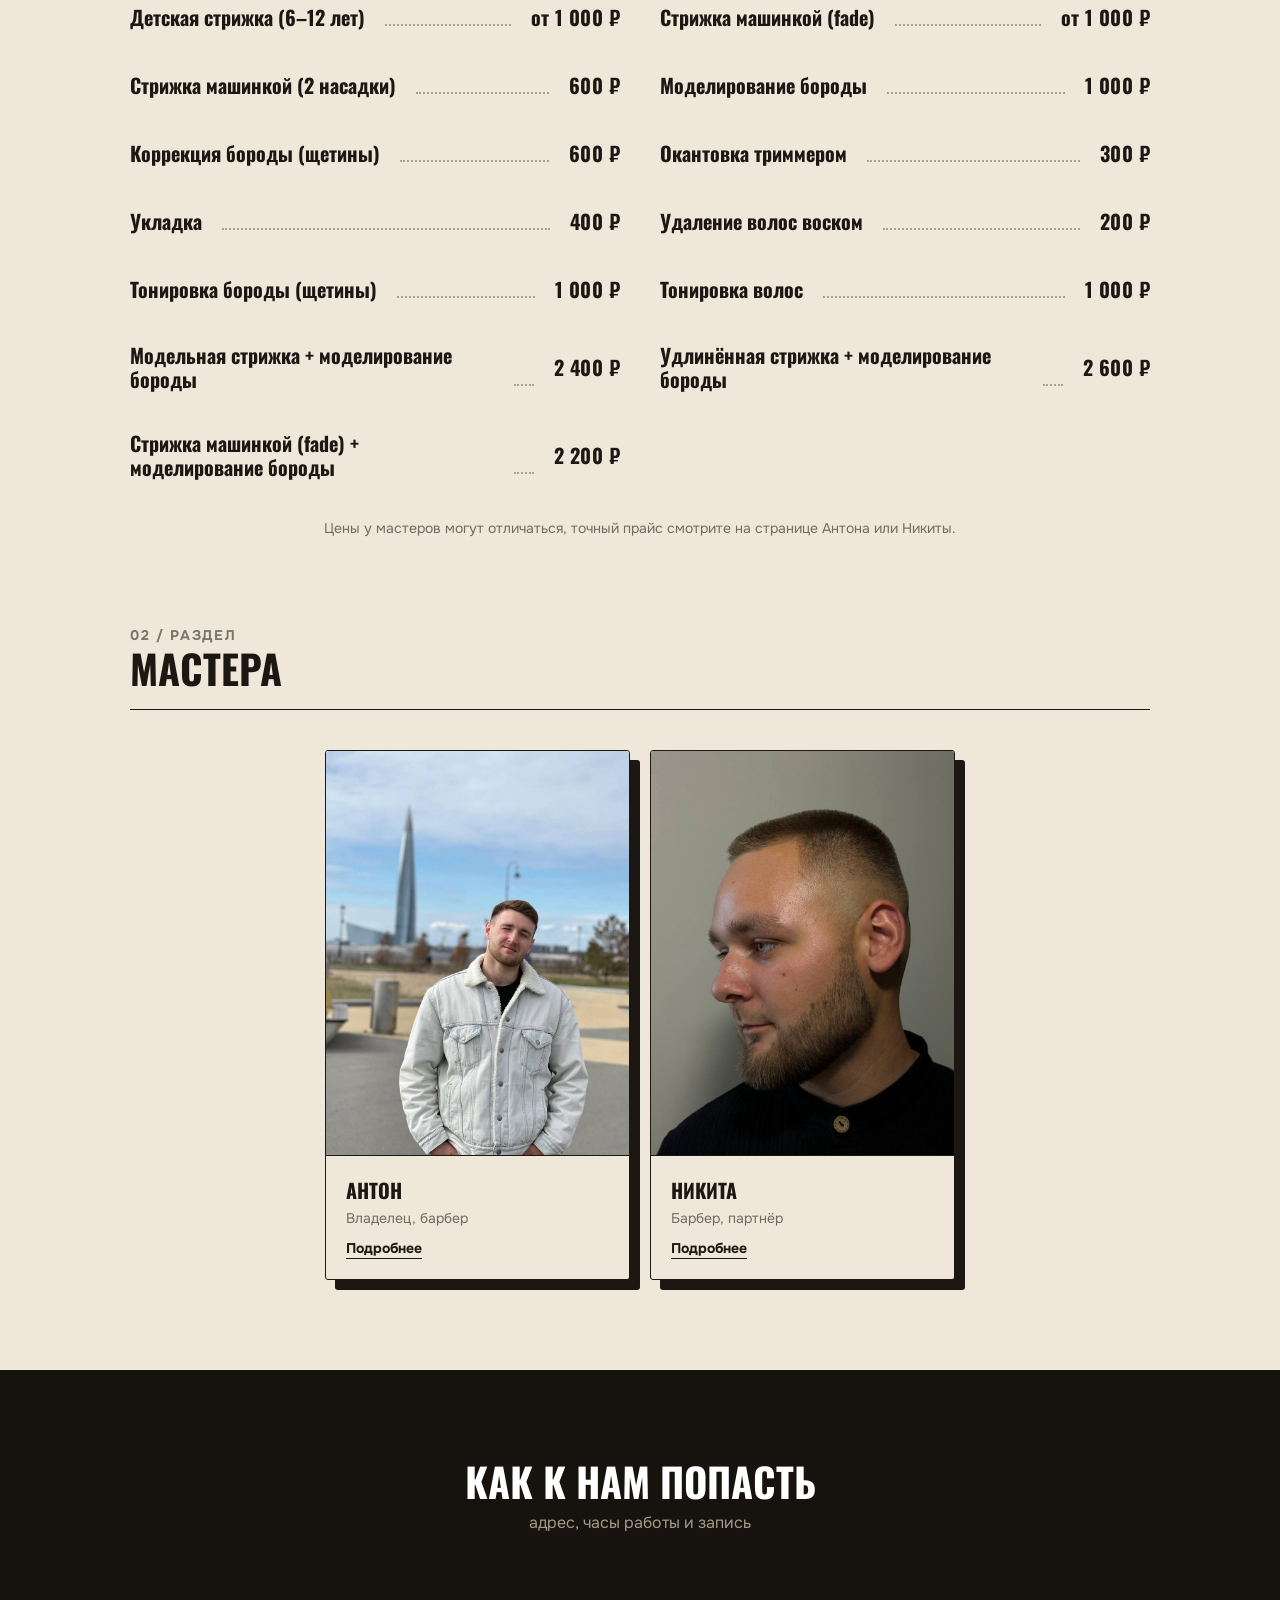
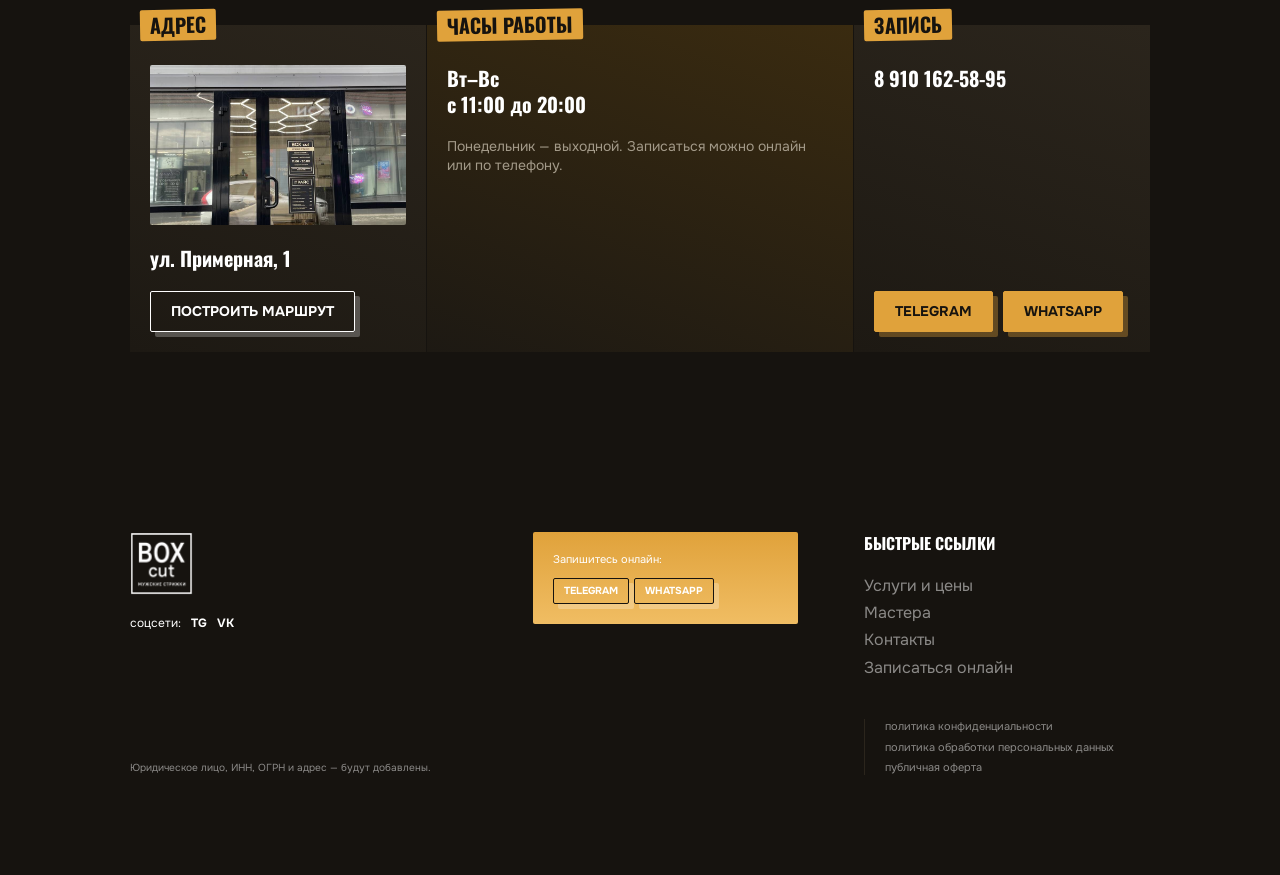
==== commit b20a2b63: "Редизайн темы BOX: латунный акцент, шрифты Oswald/Onest, форма блоков Тема переопределяет токены пов" ====
--- a/index.html
+++ b/index.html
@@ -9,8 +9,9 @@
 
   <link rel="preconnect" href="https://fonts.googleapis.com">
   <link rel="preconnect" href="https://fonts.gstatic.com" crossorigin>
-  <link rel="stylesheet" href="https://fonts.googleapis.com/css2?family=Arimo:wght@700&family=Montserrat:wght@400;700&display=swap">
+  <link rel="stylesheet" href="https://fonts.googleapis.com/css2?family=Oswald:wght@700&family=Onest:wght@400;700&family=Arimo:wght@700&family=Montserrat:wght@400;700&display=swap">
   <link rel="stylesheet" href="design/borodach.com/tokens.css">
+  <link rel="stylesheet" href="css/theme.css">
   <link rel="stylesheet" href="css/base.css">
   <link rel="stylesheet" href="css/layout.css">
   <link rel="stylesheet" href="css/topbar.css">
@@ -23,6 +24,7 @@
   <link rel="stylesheet" href="css/contacts.css">
   <link rel="stylesheet" href="css/fab.css">
   <link rel="stylesheet" href="css/drawer.css">
+  <link rel="stylesheet" href="css/skin.css">
   <link rel="stylesheet" href="css/footer.css">
 
   <script src="js/main.js" defer></script>
--- a/css/theme.css
+++ b/css/theme.css
@@ -0,0 +1,69 @@
+/* Тема BOX cut: переопределяет токены из design/borodach.com/tokens.css (сам файл не правится).
+   Подключается сразу после tokens.css. Тёплый графит, латунный акцент, «бумажная» панель,
+   почти прямые углы. Имена токенов те же, поэтому остальной CSS работает как раньше. */
+
+:root {
+  /* Акцент: латунь. Текст на нём тёмный (контраст выше, чем у белого на зелёном) */
+  --color-primary: #e0a23b;
+  --color-on-primary: #16130f;
+  --color-primary-container: #f0bd63;
+  --color-on-primary-container: #16130f;
+  --color-tertiary: #c4871f;
+  --color-on-tertiary: #16130f;
+  --color-tertiary-container: #3a2b10;
+  --color-on-tertiary-container: #f0d7a4;
+  --color-surface-tint: #e0a23b;
+  --color-inverse-primary: #e0a23b;
+  --color-primary-fixed: #e0a23b;
+  --color-primary-fixed-dim: #c4871f;
+  --color-on-primary-fixed: #16130f;
+
+  /* Тёплый графит вместо нейтрального чёрного */
+  --color-background: #16130f;
+  --color-surface: #16130f;
+  --color-surface-dim: #16130f;
+  --color-surface-container-lowest: #100e0b;
+  --color-surface-container-low: #16130f;
+  --color-surface-container: #1d1913;
+  --color-surface-container-high: #2b251c;
+  --color-surface-container-highest: #3a3226;
+  --color-surface-bright: #3a3226;
+  --color-surface-variant: #2b251c;
+  --color-secondary: #8f8676;
+  --color-secondary-container: #2b251c;
+  --color-outline: #8f8676;
+  --color-outline-variant: #2b251c;
+  --color-on-surface-variant: #a39a89;
+
+  /* Светлая панель: бумага и «чернила» */
+  --color-inverse-surface: #efe8da;
+  --color-inverse-on-surface: #1c1712;
+  --color-on-primary-fixed-variant: #ddd3bf;
+
+  /* Шрифты: Oswald для заголовков, Onest для текста */
+  --font-headline-xl-family: 'Oswald', 'Arimo', system-ui, sans-serif;
+  --font-headline-xl-size: 56px;
+  --font-headline-xl-line-height: 1.05;
+  --font-headline-xl-letter-spacing: 0.01em;
+  --font-headline-lg-family: 'Oswald', 'Arimo', system-ui, sans-serif;
+  --font-headline-lg-size: 40px;
+  --font-headline-lg-line-height: 1.05;
+  --font-headline-lg-letter-spacing: 0.01em;
+  --font-headline-md-family: 'Oswald', 'Arimo', system-ui, sans-serif;
+  --font-headline-md-size: 20px;
+  --font-headline-md-line-height: 1.2;
+  --font-headline-md-letter-spacing: 0.02em;
+  --font-body-lg-family: 'Onest', 'Montserrat', system-ui, sans-serif;
+  --font-body-md-family: 'Onest', 'Montserrat', system-ui, sans-serif;
+  --font-body-md-line-height: 1.4;
+  --font-label-md-family: 'Onest', 'Montserrat', system-ui, sans-serif;
+  --font-label-md-letter-spacing: 0.06em;
+  --font-label-sm-family: 'Onest', 'Montserrat', system-ui, sans-serif;
+
+  /* Почти прямые углы: «коробка» */
+  --radius-sm: 2px;
+  --radius-DEFAULT: 3px;
+  --radius-md: 3px;
+  --radius-lg: 4px;
+  --radius-xl: 4px;
+}
--- a/css/skin.css
+++ b/css/skin.css
@@ -0,0 +1,191 @@
+/* Форма BOX cut поверх блоков: рамки, жёсткие смещённые тени, нумерация разделов, строки прайса.
+   Подключается после CSS блоков, перед footer.css. Цвета и размеры — только токены. */
+
+/* ---- Кнопки: прямоугольник с жёсткой смещённой тенью ---- */
+.btn {
+  border: 1px solid var(--color-primary);
+  box-shadow: var(--spacing-xs) var(--spacing-xs) 0 color-mix(in srgb, var(--color-primary) 35%, transparent);
+  transition:
+    background var(--duration-fast) var(--easing-standard),
+    transform var(--duration-fast) var(--easing-standard),
+    box-shadow var(--duration-fast) var(--easing-standard);
+}
+
+.btn--small {
+  box-shadow: var(--spacing-xs) var(--spacing-xs) 0 color-mix(in srgb, var(--color-primary) 35%, transparent);
+}
+
+.btn--outline {
+  color: var(--color-on-background);
+  border-color: var(--color-on-background);
+  box-shadow: var(--spacing-xs) var(--spacing-xs) 0 color-mix(in srgb, var(--color-on-background) 25%, transparent);
+}
+
+@media (hover: hover) {
+  .btn:hover {
+    transform: translate(calc(var(--spacing-xs) / 2), calc(var(--spacing-xs) / 2));
+    box-shadow: calc(var(--spacing-xs) / 2) calc(var(--spacing-xs) / 2) 0 color-mix(in srgb, var(--color-primary) 35%, transparent);
+  }
+}
+
+/* ---- Метка #BOXcutLive: без наклона, с чёткой рамкой ---- */
+.tag {
+  transform: none;
+  border-radius: var(--radius-sm);
+}
+
+/* ---- Верхняя полоса ---- */
+.topbar {
+  background: var(--color-surface-container-lowest);
+  border-bottom: 1px solid var(--color-outline-variant);
+  letter-spacing: 0.08em;
+  text-transform: uppercase;
+}
+
+/* ---- Hero: фото в рамке со смещённым контуром вместо растворения в фон ---- */
+@media (min-width: 651px) {
+  .hero__photo {
+    top: calc(var(--spacing-xl) * 1.1);
+    bottom: calc(var(--spacing-xl) * 0.9);
+    right: max(var(--spacing-md), calc(50% - 510px));
+    left: auto;
+    width: calc(var(--spacing-xl) * 4);
+    border: 1px solid var(--color-primary);
+    border-radius: var(--radius-md);
+    box-shadow: calc(var(--spacing-md) * -1) var(--spacing-md) 0 var(--color-surface-container-high);
+  }
+
+  .hero__photo::after {
+    display: none;
+  }
+
+  .hero__img {
+    border-radius: var(--radius-md);
+  }
+}
+
+@media (min-width: 651px) and (max-width: 840px) {
+  .hero__photo {
+    width: 34%;
+    right: var(--spacing-md);
+  }
+
+  .hero__body {
+    max-width: 58%;
+  }
+}
+
+/* ---- Светлая панель: прямоугольник с латунной кромкой, разделы пронумерованы ---- */
+.panel {
+  margin-inline: 0;
+  border-radius: 0;
+  border-top: var(--spacing-xs) solid var(--color-primary);
+  counter-reset: section;
+}
+
+.panel__title {
+  display: flex;
+  flex-direction: column;
+  gap: var(--spacing-xs);
+  padding-bottom: var(--spacing-md);
+  border-bottom: 1px solid var(--color-inverse-on-surface);
+  text-align: left;
+  counter-increment: section;
+}
+
+.panel__title::before {
+  content: counter(section, decimal-leading-zero) " / раздел";
+  color: color-mix(in srgb, var(--color-inverse-on-surface) 55%, transparent);
+  font-family: var(--font-label-md-family);
+  font-size: var(--font-label-md-size);
+  font-weight: var(--font-label-md-weight);
+  letter-spacing: 0.12em;
+  line-height: 1;
+}
+
+/* ---- Услуги: прайс с точечным «лидером» до цены ---- */
+.service {
+  border-bottom: 0;
+}
+
+.service::after {
+  content: "";
+  order: 1;
+  flex: 1;
+  min-width: var(--spacing-md);
+  align-self: flex-end;
+  margin-bottom: var(--spacing-xs);
+  border-bottom: 2px dotted color-mix(in srgb, var(--color-inverse-on-surface) 35%, transparent);
+}
+
+.service__price {
+  order: 2;
+  padding: 0;
+  border-radius: 0;
+  background: none;
+  font-family: var(--font-headline-md-family);
+  font-size: var(--font-headline-md-size);
+  letter-spacing: var(--font-headline-md-letter-spacing);
+}
+
+/* ---- Мастера: карточка в рамке с жёсткой тенью ---- */
+.master-card {
+  border: 1px solid var(--color-inverse-on-surface);
+  border-radius: var(--radius-md);
+  background: var(--color-inverse-surface);
+  box-shadow: var(--spacing-sm) var(--spacing-sm) 0 var(--color-inverse-on-surface);
+  transition:
+    transform var(--duration-base) var(--easing-standard),
+    box-shadow var(--duration-base) var(--easing-standard);
+}
+
+.master-card__body {
+  border-top: 1px solid var(--color-inverse-on-surface);
+}
+
+.master-card__name {
+  text-transform: uppercase;
+}
+
+@media (hover: hover) {
+  .master-card:hover {
+    transform: translate(calc(var(--spacing-xs) / 2), calc(var(--spacing-xs) / 2));
+    box-shadow: var(--spacing-xs) var(--spacing-xs) 0 var(--color-inverse-on-surface);
+  }
+}
+
+/* ---- Плавающая кнопка: квадрат вместо круга ---- */
+.fab {
+  border-radius: var(--radius-md);
+  background: var(--color-primary);
+}
+
+.fab::before {
+  border-radius: var(--radius-md);
+}
+
+.fab__label {
+  width: 84%;
+  height: 84%;
+  border-radius: var(--radius-sm);
+  color: var(--color-primary);
+}
+
+/* ---- Мобильная версия ---- */
+@media (max-width: 650px) {
+  .panel {
+    border-top-width: calc(var(--spacing-xs) / 2);
+  }
+
+  .master-card {
+    box-shadow: var(--spacing-xs) var(--spacing-xs) 0 var(--color-inverse-on-surface);
+  }
+
+  .service::after {
+    min-width: var(--spacing-sm);
+  }
+
+  .service__price {
+    font-size: var(--font-body-md-size);
+  }
+}
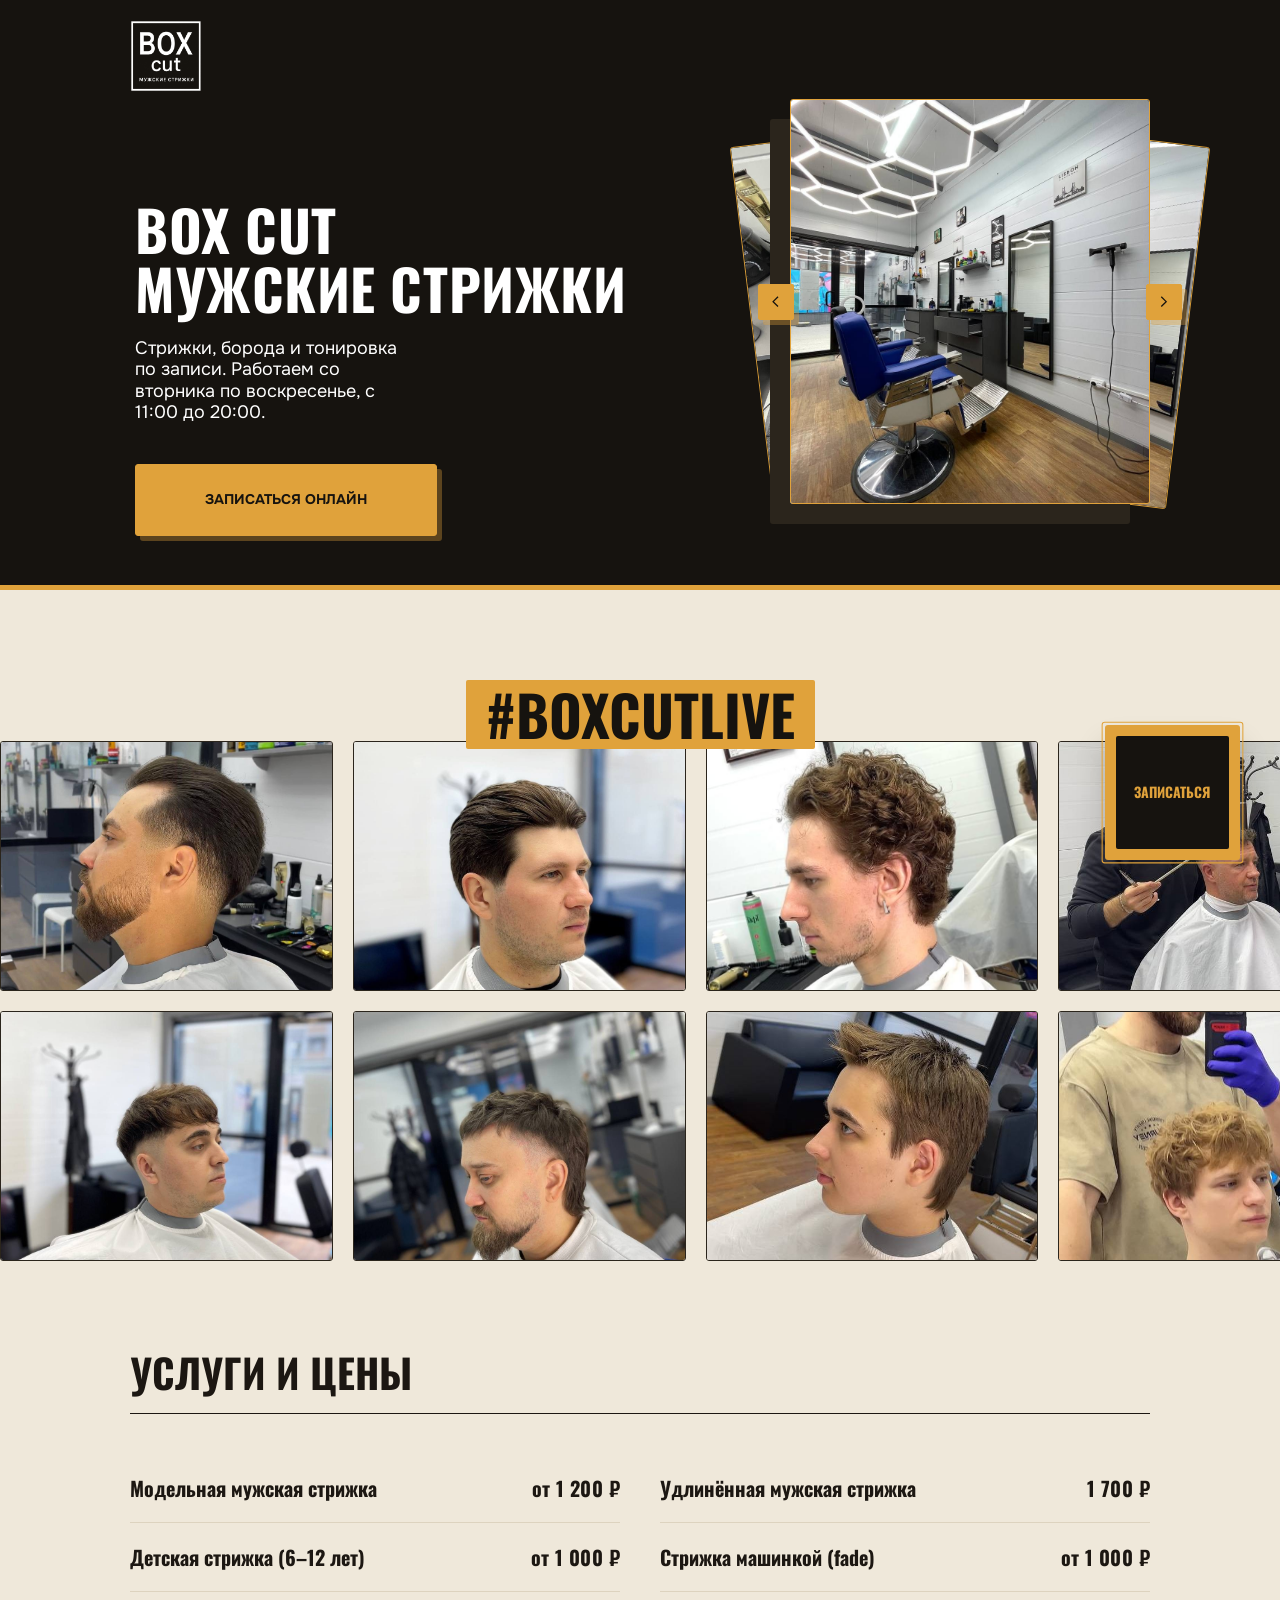
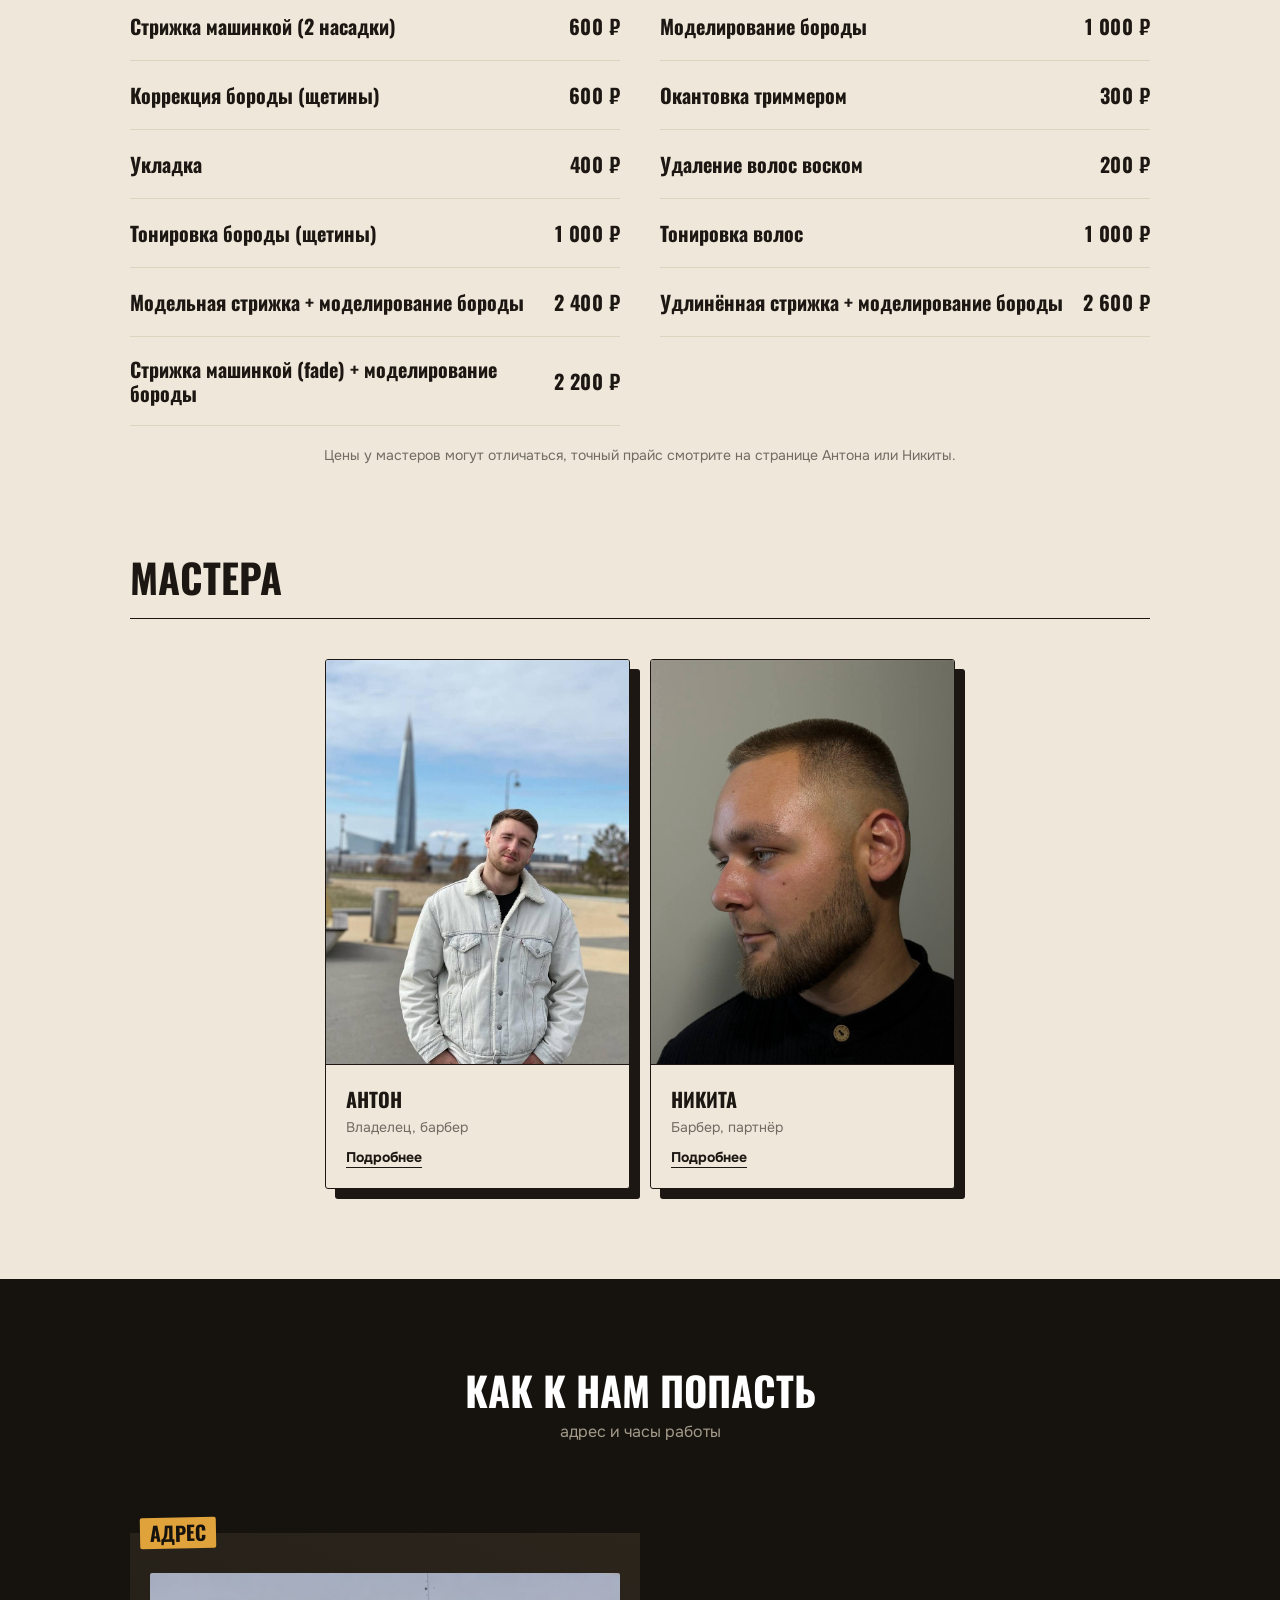
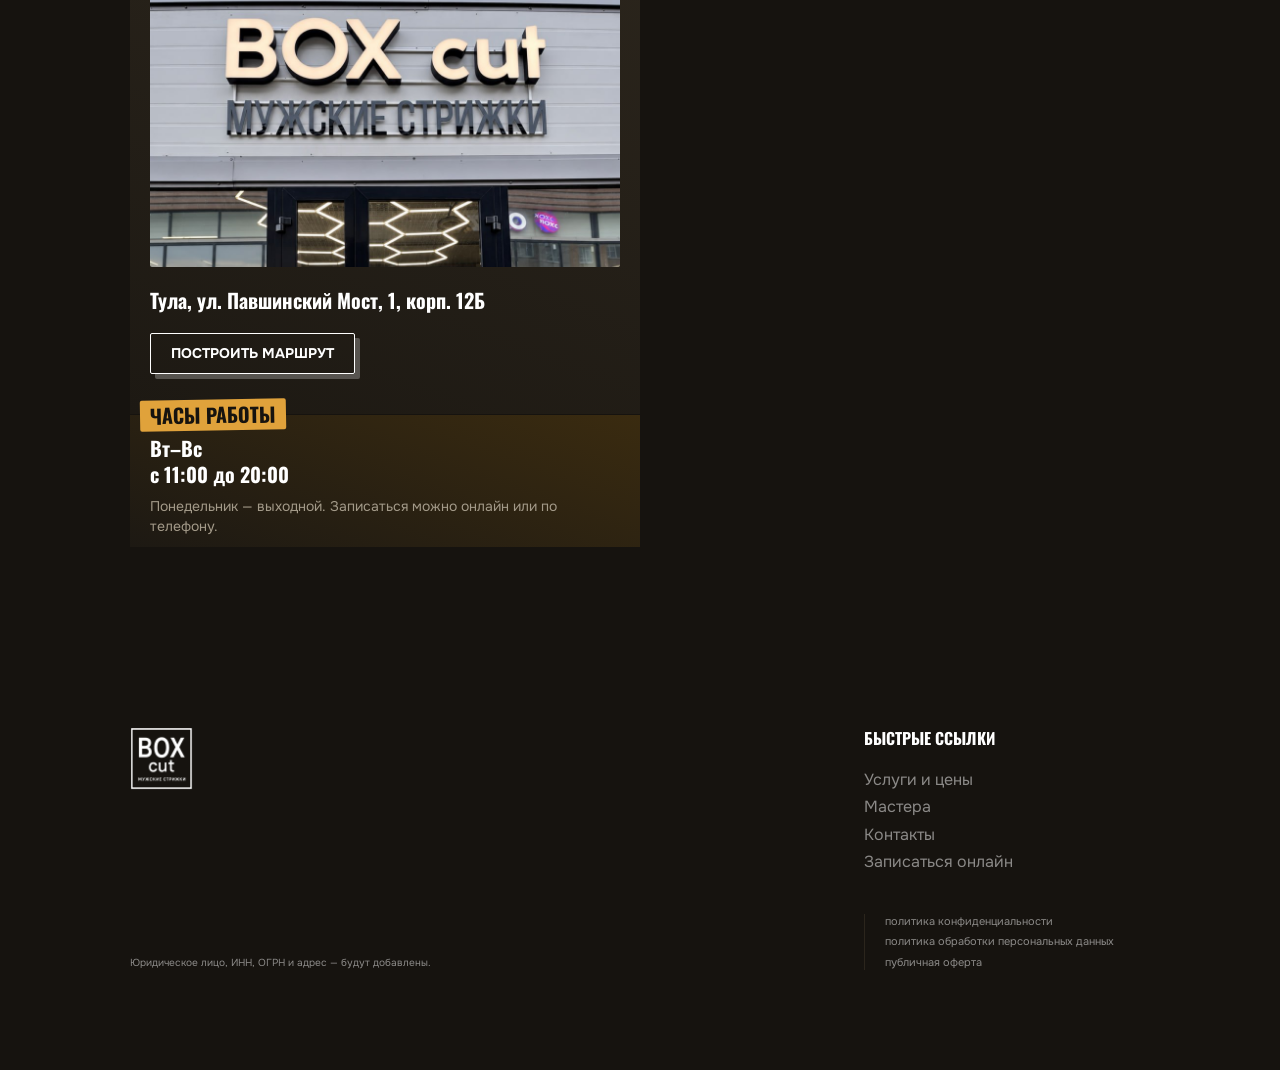
==== commit 40e37b18: "Редизайн темы BOX: карусель галереи, слайдер hero, правки блоков Карусель #gallery заполнена реальны" ====
--- a/index.html
+++ b/index.html
@@ -14,9 +14,7 @@
   <link rel="stylesheet" href="css/theme.css">
   <link rel="stylesheet" href="css/base.css">
   <link rel="stylesheet" href="css/layout.css">
-  <link rel="stylesheet" href="css/topbar.css">
   <link rel="stylesheet" href="css/hero.css">
-  <link rel="stylesheet" href="css/promo.css">
   <link rel="stylesheet" href="css/panel.css">
   <link rel="stylesheet" href="css/gallery.css">
   <link rel="stylesheet" href="css/services.css">
@@ -29,30 +27,32 @@
 
   <script src="js/main.js" defer></script>
   <script src="js/config.js" defer></script>
+  <script src="js/hero-slider.js" defer></script>
   <script src="js/links.js" defer></script>
   <script src="js/drawer.js" defer></script>
+  <script src="js/gallery.js" defer></script>
 </head>
 <body>
 
-  <!-- Верхняя полоса -->
-  <div class="topbar">
-    <div class="topbar__inner">
-      <nav class="topbar__links" aria-label="Разделы сайта">
-        <a href="#services">Услуги и цены</a>
-        <a href="#masters">Мастера</a>
-        <a href="#contacts">Контакты</a>
-      </nav>
-      <div class="topbar__socials">
-        <a href="https://t.me/boxcut_placeholder" data-link="telegram" target="_blank" rel="noopener">TG</a>
-        <a href="https://vk.com/" target="_blank" rel="noopener">VK</a>
-      </div>
-    </div>
-  </div>
-
   <!-- Главный экран -->
   <header class="hero" id="top">
-    <div class="hero__photo">
-      <img class="hero__img" src="assets/interior/chair-front.jpg" width="960" height="1280" alt="Синее барберское кресло под светильниками в форме сот" fetchpriority="high">
+    <div class="hero__photo" data-hero-slider>
+      <div class="hero__slides">
+        <img class="hero__img" data-hero-slide data-state="active" src="assets/interior/chair-front.jpg" width="960" height="1280" alt="Синее барберское кресло под светильниками в форме сот" fetchpriority="high">
+        <img class="hero__img" data-hero-slide src="assets/interior/chair-mirror.jpg" width="960" height="1280" alt="Два барберских кресла у зеркал под сотовыми светильниками" loading="lazy">
+        <img class="hero__img" data-hero-slide src="assets/interior/chair-sink.jpg" width="960" height="1280" alt="Барберское кресло рядом с мойкой для мытья головы" loading="lazy">
+        <img class="hero__img" data-hero-slide src="assets/interior/facade.jpg" width="960" height="1280" alt="Вход в барбершоп BOX cut с подсвеченной вывеской" loading="lazy">
+        <img class="hero__img" data-hero-slide src="assets/interior/hall-cape.jpg" width="960" height="1280" alt="Зал барбершопа с креслом под накидкой и зеркалами" loading="lazy">
+        <img class="hero__img" data-hero-slide src="assets/interior/hall-lights.jpg" width="960" height="1280" alt="Зал барбершопа с сотовыми светильниками под потолком" loading="lazy">
+        <img class="hero__img" data-hero-slide src="assets/interior/hall-window.jpg" width="960" height="1280" alt="Зал барбершопа с креслом у панорамной двери" loading="lazy">
+        <img class="hero__img" data-hero-slide src="assets/interior/tools.jpg" width="960" height="1280" alt="Машинки для стрижки и ножницы на рабочем столе мастера" loading="lazy">
+      </div>
+      <button class="hero__arrow hero__arrow--prev" type="button" aria-label="Предыдущее фото" data-hero-prev>
+        <svg viewBox="0 0 24 24" aria-hidden="true" focusable="false"><path d="M15 5l-7 7 7 7" fill="none" stroke="currentColor" stroke-width="2" stroke-linecap="square"/></svg>
+      </button>
+      <button class="hero__arrow hero__arrow--next" type="button" aria-label="Следующее фото" data-hero-next>
+        <svg viewBox="0 0 24 24" aria-hidden="true" focusable="false"><path d="M9 5l7 7-7 7" fill="none" stroke="currentColor" stroke-width="2" stroke-linecap="square"/></svg>
+      </button>
     </div>
     <div class="container hero__inner">
       <div class="hero__head">
@@ -68,41 +68,85 @@
       <div class="hero__body">
         <h1 class="hero__title">BOX cut<br>мужские стрижки</h1>
         <p class="hero__subtitle">Стрижки, борода и тонировка по записи. Работаем со вторника по воскресенье, с 11:00 до 20:00.</p>
-        <a class="btn" href="#booking">Записаться онлайн</a>
+        <a class="btn" href="#contacts">Записаться онлайн</a>
       </div>
     </div>
   </header>
 
   <main>
-    <!-- Промо-карточка записи -->
-    <section class="container promo" id="booking" aria-labelledby="booking-title">
-      <div class="promo__card">
-        <h2 class="promo__title" id="booking-title">Запишись онлайн</h2>
-        <p class="promo__text">Напишите в Telegram или WhatsApp — подберём мастера и удобное время.</p>
-        <div class="promo__actions">
-          <a class="btn btn--small" href="https://t.me/boxcut_placeholder" data-link="telegram" target="_blank" rel="noopener">Telegram</a>
-          <a class="btn btn--small" href="https://wa.me/70000000000" data-link="whatsapp" target="_blank" rel="noopener">WhatsApp</a>
-        </div>
-      </div>
-    </section>
-
     <!-- Белая панель -->
-    <div class="panel">
-      <section class="panel__section gallery container" id="gallery" aria-label="Наши работы">
+    <div class="panel panel--flat">
+      <section class="panel__section gallery" id="gallery" aria-label="Наши работы">
         <span class="tag">#BOXcutLive</span>
-        <div class="gallery__grid">
-          <article class="gallery__tile">
-            <img class="gallery__img" src="assets/interior/chair-mirror.jpg" width="960" height="1280" alt="Рабочее место мастера: синее барберское кресло и зеркало" loading="lazy">
-            <h3 class="gallery__title">Рабочее место мастера</h3>
-          </article>
-          <article class="gallery__tile">
-            <img class="gallery__img" src="assets/interior/hall-lights.jpg" width="960" height="1280" alt="Зал барбершопа: светильники-соты, синее кресло и диван" loading="lazy">
-            <h3 class="gallery__title">Светлый зал без теней</h3>
-          </article>
-          <article class="gallery__tile">
-            <img class="gallery__img" src="assets/interior/tools.jpg" width="960" height="1280" alt="Машинки, ножницы и расчёски на столе мастера" loading="lazy">
-            <h3 class="gallery__title">Инструмент под рукой</h3>
-          </article>
+        <div class="gallery__marquee">
+          <div class="gallery__row" data-gallery-row>
+            <ul class="gallery__track">
+              <li class="gallery__item"><button class="gallery__link" type="button" data-gallery-open data-index="0"><span class="gallery__frame"><img class="gallery__img" src="assets/anton/work-1.jpg" width="1097" height="1280" alt="Стрижка с чётким контуром, работа мастера Антона" loading="lazy"></span></button></li>
+              <li class="gallery__item"><button class="gallery__link" type="button" data-gallery-open data-index="1"><span class="gallery__frame"><img class="gallery__img" src="assets/anton/work-3.jpg" width="960" height="1280" alt="Мужская стрижка фейд, работа мастера Антона" loading="lazy"></span></button></li>
+              <li class="gallery__item"><button class="gallery__link" type="button" data-gallery-open data-index="2"><span class="gallery__frame"><img class="gallery__img" src="assets/anton/work-5.jpg" width="687" height="1280" alt="Стрижка и укладка, работа мастера Антона" loading="lazy"></span></button></li>
+              <li class="gallery__item"><button class="gallery__link" type="button" data-gallery-open data-index="3"><span class="gallery__frame"><img class="gallery__img" src="assets/nikita/at-work.jpg" width="591" height="1052" alt="Никита за стрижкой клиента" loading="lazy"></span></button></li>
+              <li class="gallery__item"><button class="gallery__link" type="button" data-gallery-open data-index="8"><span class="gallery__frame"><img class="gallery__img" src="assets/gallery/row1-1.jpg" width="1600" height="1499" alt="Стрижка с оформлением бороды на улице" loading="lazy"></span></button></li>
+              <li class="gallery__item"><button class="gallery__link" type="button" data-gallery-open data-index="9"><span class="gallery__frame"><img class="gallery__img" src="assets/gallery/row1-2.jpg" width="1200" height="1600" alt="Классическая стрижка с пробором и фейдом" loading="lazy"></span></button></li>
+              <li class="gallery__item"><button class="gallery__link" type="button" data-gallery-open data-index="10"><span class="gallery__frame"><img class="gallery__img" src="assets/gallery/row1-3.jpg" width="1480" height="1600" alt="Стрижка с бородой, портрет на улице" loading="lazy"></span></button></li>
+              <li class="gallery__item"><button class="gallery__link" type="button" data-gallery-open data-index="11"><span class="gallery__frame"><img class="gallery__img" src="assets/gallery/row1-4.jpg" width="1200" height="1600" alt="Фейд с гладким зачёсом набок" loading="lazy"></span></button></li>
+              <li class="gallery__item"><button class="gallery__link" type="button" data-gallery-open data-index="12"><span class="gallery__frame"><img class="gallery__img" src="assets/gallery/row1-5.jpg" width="1200" height="1600" alt="Кроп с чёлкой и фейдом" loading="lazy"></span></button></li>
+              <li class="gallery__item"><button class="gallery__link" type="button" data-gallery-open data-index="13"><span class="gallery__frame"><img class="gallery__img" src="assets/gallery/row1-6.jpg" width="1200" height="1600" alt="Чёткая линия среза на затылке" loading="lazy"></span></button></li>
+              <li class="gallery__item"><button class="gallery__link" type="button" data-gallery-open data-index="14"><span class="gallery__frame"><img class="gallery__img" src="assets/gallery/row1-7.jpg" width="1200" height="1600" alt="Фейд с гладким зачёсом набок" loading="lazy"></span></button></li>
+              <li class="gallery__item"><button class="gallery__link" type="button" data-gallery-open data-index="15"><span class="gallery__frame"><img class="gallery__img" src="assets/gallery/row1-8.jpg" width="1200" height="1600" alt="Классическая стрижка с пробором" loading="lazy"></span></button></li>
+              <li class="gallery__item"><button class="gallery__link" type="button" data-gallery-open data-index="16"><span class="gallery__frame"><img class="gallery__img" src="assets/gallery/row1-9.jpg" width="1200" height="1600" alt="Аккуратная стрижка с оформлением бороды" loading="lazy"></span></button></li>
+              <li class="gallery__item"><button class="gallery__link" type="button" data-gallery-open data-index="17"><span class="gallery__frame"><img class="gallery__img" src="assets/gallery/row1-10.jpg" width="1200" height="1600" alt="Фейд с гладким зачёсом набок" loading="lazy"></span></button></li>
+              <li class="gallery__item"><button class="gallery__link" type="button" data-gallery-open data-index="18"><span class="gallery__frame"><img class="gallery__img" src="assets/gallery/row1-11.jpg" width="1200" height="1600" alt="Кроп с чёлкой и фейдом" loading="lazy"></span></button></li>
+              <li class="gallery__item" aria-hidden="true"><button class="gallery__link" type="button" tabindex="-1" data-gallery-open data-index="0"><span class="gallery__frame"><img class="gallery__img" src="assets/anton/work-1.jpg" width="1097" height="1280" alt="" loading="lazy"></span></button></li>
+              <li class="gallery__item" aria-hidden="true"><button class="gallery__link" type="button" tabindex="-1" data-gallery-open data-index="1"><span class="gallery__frame"><img class="gallery__img" src="assets/anton/work-3.jpg" width="960" height="1280" alt="" loading="lazy"></span></button></li>
+              <li class="gallery__item" aria-hidden="true"><button class="gallery__link" type="button" tabindex="-1" data-gallery-open data-index="2"><span class="gallery__frame"><img class="gallery__img" src="assets/anton/work-5.jpg" width="687" height="1280" alt="" loading="lazy"></span></button></li>
+              <li class="gallery__item" aria-hidden="true"><button class="gallery__link" type="button" tabindex="-1" data-gallery-open data-index="3"><span class="gallery__frame"><img class="gallery__img" src="assets/nikita/at-work.jpg" width="591" height="1052" alt="" loading="lazy"></span></button></li>
+              <li class="gallery__item" aria-hidden="true"><button class="gallery__link" type="button" tabindex="-1" data-gallery-open data-index="8"><span class="gallery__frame"><img class="gallery__img" src="assets/gallery/row1-1.jpg" width="1600" height="1499" alt="" loading="lazy"></span></button></li>
+              <li class="gallery__item" aria-hidden="true"><button class="gallery__link" type="button" tabindex="-1" data-gallery-open data-index="9"><span class="gallery__frame"><img class="gallery__img" src="assets/gallery/row1-2.jpg" width="1200" height="1600" alt="" loading="lazy"></span></button></li>
+              <li class="gallery__item" aria-hidden="true"><button class="gallery__link" type="button" tabindex="-1" data-gallery-open data-index="10"><span class="gallery__frame"><img class="gallery__img" src="assets/gallery/row1-3.jpg" width="1480" height="1600" alt="" loading="lazy"></span></button></li>
+              <li class="gallery__item" aria-hidden="true"><button class="gallery__link" type="button" tabindex="-1" data-gallery-open data-index="11"><span class="gallery__frame"><img class="gallery__img" src="assets/gallery/row1-4.jpg" width="1200" height="1600" alt="" loading="lazy"></span></button></li>
+              <li class="gallery__item" aria-hidden="true"><button class="gallery__link" type="button" tabindex="-1" data-gallery-open data-index="12"><span class="gallery__frame"><img class="gallery__img" src="assets/gallery/row1-5.jpg" width="1200" height="1600" alt="" loading="lazy"></span></button></li>
+              <li class="gallery__item" aria-hidden="true"><button class="gallery__link" type="button" tabindex="-1" data-gallery-open data-index="13"><span class="gallery__frame"><img class="gallery__img" src="assets/gallery/row1-6.jpg" width="1200" height="1600" alt="" loading="lazy"></span></button></li>
+              <li class="gallery__item" aria-hidden="true"><button class="gallery__link" type="button" tabindex="-1" data-gallery-open data-index="14"><span class="gallery__frame"><img class="gallery__img" src="assets/gallery/row1-7.jpg" width="1200" height="1600" alt="" loading="lazy"></span></button></li>
+              <li class="gallery__item" aria-hidden="true"><button class="gallery__link" type="button" tabindex="-1" data-gallery-open data-index="15"><span class="gallery__frame"><img class="gallery__img" src="assets/gallery/row1-8.jpg" width="1200" height="1600" alt="" loading="lazy"></span></button></li>
+              <li class="gallery__item" aria-hidden="true"><button class="gallery__link" type="button" tabindex="-1" data-gallery-open data-index="16"><span class="gallery__frame"><img class="gallery__img" src="assets/gallery/row1-9.jpg" width="1200" height="1600" alt="" loading="lazy"></span></button></li>
+              <li class="gallery__item" aria-hidden="true"><button class="gallery__link" type="button" tabindex="-1" data-gallery-open data-index="17"><span class="gallery__frame"><img class="gallery__img" src="assets/gallery/row1-10.jpg" width="1200" height="1600" alt="" loading="lazy"></span></button></li>
+              <li class="gallery__item" aria-hidden="true"><button class="gallery__link" type="button" tabindex="-1" data-gallery-open data-index="18"><span class="gallery__frame"><img class="gallery__img" src="assets/gallery/row1-11.jpg" width="1200" height="1600" alt="" loading="lazy"></span></button></li>
+            </ul>
+          </div>
+          <div class="gallery__row gallery__row--reverse" data-gallery-row>
+            <ul class="gallery__track">
+              <li class="gallery__item"><button class="gallery__link" type="button" data-gallery-open data-index="4"><span class="gallery__frame"><img class="gallery__img" src="assets/anton/work-2.jpg" width="960" height="1280" alt="Мужская стрижка с фейдом, работа мастера Антона" loading="lazy"></span></button></li>
+              <li class="gallery__item"><button class="gallery__link" type="button" data-gallery-open data-index="5"><span class="gallery__frame"><img class="gallery__img" src="assets/anton/work-4.jpg" width="960" height="1280" alt="Стрижка и оформление бороды, работа мастера Антона" loading="lazy"></span></button></li>
+              <li class="gallery__item"><button class="gallery__link" type="button" data-gallery-open data-index="6"><span class="gallery__frame"><img class="gallery__img" src="assets/anton/work-6.jpg" width="591" height="1052" alt="Короткая мужская стрижка, работа мастера Антона" loading="lazy"></span></button></li>
+              <li class="gallery__item"><button class="gallery__link" type="button" data-gallery-open data-index="7"><span class="gallery__frame"><img class="gallery__img" src="assets/anton/client-1.jpg" width="591" height="1052" alt="Антон стрижёт клиента" loading="lazy"></span></button></li>
+              <li class="gallery__item"><button class="gallery__link" type="button" data-gallery-open data-index="19"><span class="gallery__frame"><img class="gallery__img" src="assets/gallery/row2-1.jpg" width="1200" height="1600" alt="Фейд с гладким зачёсом набок" loading="lazy"></span></button></li>
+              <li class="gallery__item"><button class="gallery__link" type="button" data-gallery-open data-index="20"><span class="gallery__frame"><img class="gallery__img" src="assets/gallery/row2-2.jpg" width="1200" height="1600" alt="Кроп с чёлкой и фейдом" loading="lazy"></span></button></li>
+              <li class="gallery__item"><button class="gallery__link" type="button" data-gallery-open data-index="21"><span class="gallery__frame"><img class="gallery__img" src="assets/gallery/row2-3.jpg" width="1200" height="1600" alt="Классическая стрижка, портрет в профиль" loading="lazy"></span></button></li>
+              <li class="gallery__item"><button class="gallery__link" type="button" data-gallery-open data-index="22"><span class="gallery__frame"><img class="gallery__img" src="assets/gallery/row2-4.jpg" width="1200" height="1600" alt="Классическая стрижка с пробором" loading="lazy"></span></button></li>
+              <li class="gallery__item"><button class="gallery__link" type="button" data-gallery-open data-index="23"><span class="gallery__frame"><img class="gallery__img" src="assets/gallery/row2-5.jpg" width="1262" height="1600" alt="Стрижка с оформлением бороды на улице" loading="lazy"></span></button></li>
+              <li class="gallery__item"><button class="gallery__link" type="button" data-gallery-open data-index="24"><span class="gallery__frame"><img class="gallery__img" src="assets/gallery/row2-6.jpg" width="1200" height="1600" alt="Кроп с чёлкой и современной укладкой" loading="lazy"></span></button></li>
+              <li class="gallery__item"><button class="gallery__link" type="button" data-gallery-open data-index="25"><span class="gallery__frame"><img class="gallery__img" src="assets/gallery/row2-7.jpg" width="1199" height="1600" alt="Портрет со стрижкой и бородой" loading="lazy"></span></button></li>
+              <li class="gallery__item"><button class="gallery__link" type="button" data-gallery-open data-index="26"><span class="gallery__frame"><img class="gallery__img" src="assets/gallery/row2-8.jpg" width="1200" height="1600" alt="Кроп с чёлкой и фейдом" loading="lazy"></span></button></li>
+              <li class="gallery__item"><button class="gallery__link" type="button" data-gallery-open data-index="27"><span class="gallery__frame"><img class="gallery__img" src="assets/gallery/row2-9.jpg" width="1199" height="1600" alt="Стрижка с оформлением бороды на улице" loading="lazy"></span></button></li>
+              <li class="gallery__item"><button class="gallery__link" type="button" data-gallery-open data-index="28"><span class="gallery__frame"><img class="gallery__img" src="assets/gallery/row2-10.jpg" width="1200" height="1600" alt="Классическая стрижка с пробором" loading="lazy"></span></button></li>
+              <li class="gallery__item"><button class="gallery__link" type="button" data-gallery-open data-index="29"><span class="gallery__frame"><img class="gallery__img" src="assets/gallery/row2-11.jpg" width="1200" height="1600" alt="Стрижка с оформлением бороды" loading="lazy"></span></button></li>
+              <li class="gallery__item" aria-hidden="true"><button class="gallery__link" type="button" tabindex="-1" data-gallery-open data-index="4"><span class="gallery__frame"><img class="gallery__img" src="assets/anton/work-2.jpg" width="960" height="1280" alt="" loading="lazy"></span></button></li>
+              <li class="gallery__item" aria-hidden="true"><button class="gallery__link" type="button" tabindex="-1" data-gallery-open data-index="5"><span class="gallery__frame"><img class="gallery__img" src="assets/anton/work-4.jpg" width="960" height="1280" alt="" loading="lazy"></span></button></li>
+              <li class="gallery__item" aria-hidden="true"><button class="gallery__link" type="button" tabindex="-1" data-gallery-open data-index="6"><span class="gallery__frame"><img class="gallery__img" src="assets/anton/work-6.jpg" width="591" height="1052" alt="" loading="lazy"></span></button></li>
+              <li class="gallery__item" aria-hidden="true"><button class="gallery__link" type="button" tabindex="-1" data-gallery-open data-index="7"><span class="gallery__frame"><img class="gallery__img" src="assets/anton/client-1.jpg" width="591" height="1052" alt="" loading="lazy"></span></button></li>
+              <li class="gallery__item" aria-hidden="true"><button class="gallery__link" type="button" tabindex="-1" data-gallery-open data-index="19"><span class="gallery__frame"><img class="gallery__img" src="assets/gallery/row2-1.jpg" width="1200" height="1600" alt="" loading="lazy"></span></button></li>
+              <li class="gallery__item" aria-hidden="true"><button class="gallery__link" type="button" tabindex="-1" data-gallery-open data-index="20"><span class="gallery__frame"><img class="gallery__img" src="assets/gallery/row2-2.jpg" width="1200" height="1600" alt="" loading="lazy"></span></button></li>
+              <li class="gallery__item" aria-hidden="true"><button class="gallery__link" type="button" tabindex="-1" data-gallery-open data-index="21"><span class="gallery__frame"><img class="gallery__img" src="assets/gallery/row2-3.jpg" width="1200" height="1600" alt="" loading="lazy"></span></button></li>
+              <li class="gallery__item" aria-hidden="true"><button class="gallery__link" type="button" tabindex="-1" data-gallery-open data-index="22"><span class="gallery__frame"><img class="gallery__img" src="assets/gallery/row2-4.jpg" width="1200" height="1600" alt="" loading="lazy"></span></button></li>
+              <li class="gallery__item" aria-hidden="true"><button class="gallery__link" type="button" tabindex="-1" data-gallery-open data-index="23"><span class="gallery__frame"><img class="gallery__img" src="assets/gallery/row2-5.jpg" width="1262" height="1600" alt="" loading="lazy"></span></button></li>
+              <li class="gallery__item" aria-hidden="true"><button class="gallery__link" type="button" tabindex="-1" data-gallery-open data-index="24"><span class="gallery__frame"><img class="gallery__img" src="assets/gallery/row2-6.jpg" width="1200" height="1600" alt="" loading="lazy"></span></button></li>
+              <li class="gallery__item" aria-hidden="true"><button class="gallery__link" type="button" tabindex="-1" data-gallery-open data-index="25"><span class="gallery__frame"><img class="gallery__img" src="assets/gallery/row2-7.jpg" width="1199" height="1600" alt="" loading="lazy"></span></button></li>
+              <li class="gallery__item" aria-hidden="true"><button class="gallery__link" type="button" tabindex="-1" data-gallery-open data-index="26"><span class="gallery__frame"><img class="gallery__img" src="assets/gallery/row2-8.jpg" width="1200" height="1600" alt="" loading="lazy"></span></button></li>
+              <li class="gallery__item" aria-hidden="true"><button class="gallery__link" type="button" tabindex="-1" data-gallery-open data-index="27"><span class="gallery__frame"><img class="gallery__img" src="assets/gallery/row2-9.jpg" width="1199" height="1600" alt="" loading="lazy"></span></button></li>
+              <li class="gallery__item" aria-hidden="true"><button class="gallery__link" type="button" tabindex="-1" data-gallery-open data-index="28"><span class="gallery__frame"><img class="gallery__img" src="assets/gallery/row2-10.jpg" width="1200" height="1600" alt="" loading="lazy"></span></button></li>
+              <li class="gallery__item" aria-hidden="true"><button class="gallery__link" type="button" tabindex="-1" data-gallery-open data-index="29"><span class="gallery__frame"><img class="gallery__img" src="assets/gallery/row2-11.jpg" width="1200" height="1600" alt="" loading="lazy"></span></button></li>
+            </ul>
+          </div>
         </div>
       </section>
 
@@ -159,32 +203,36 @@
     <section class="contacts container" id="contacts" aria-labelledby="contacts-title">
       <div class="contacts__head">
         <h2 class="contacts__title" id="contacts-title">Как к нам попасть</h2>
-        <p class="contacts__lead">адрес, часы работы и запись</p>
+        <p class="contacts__lead">адрес и часы работы</p>
       </div>
       <div class="contacts__grid">
-        <article class="contact-card">
-          <span class="tag tag--small">Адрес</span>
-          <img class="contact-card__photo" src="assets/interior/facade.jpg" width="960" height="1280" alt="Вход в BOX cut: вывеска «Мужские стрижки» над стеклянной дверью" loading="lazy">
-          <p class="contact-card__main">ул. Примерная, 1</p>
-          <div class="contact-card__actions">
-            <a class="btn btn--small btn--outline" href="#contacts">Построить маршрут</a>
-          </div>
-        </article>
-        <article class="contact-card">
-          <span class="tag tag--small">Часы работы</span>
-          <p class="contact-card__main">Вт–Вс<br>с 11:00 до 20:00</p>
-          <p class="contact-card__note">Понедельник — выходной. Записаться можно онлайн или по телефону.</p>
-        </article>
-        <article class="contact-card">
-          <span class="tag tag--small">Запись</span>
-          <p class="contact-card__main"><a href="tel:+79101625895" data-link="phone">8 910 162-58-95</a></p>
-          <div class="contact-card__actions">
-            <a class="btn btn--small" href="https://t.me/boxcut_placeholder" data-link="telegram" target="_blank" rel="noopener">Telegram</a>
-            <a class="btn btn--small" href="https://wa.me/70000000000" data-link="whatsapp" target="_blank" rel="noopener">WhatsApp</a>
-          </div>
-        </article>
+        <div class="contacts__col">
+          <article class="contact-card">
+            <span class="tag tag--small">Адрес</span>
+            <img class="contact-card__photo" src="assets/interior/facade.jpg" width="960" height="1280" alt="Вход в BOX cut: вывеска «Мужские стрижки» над стеклянной дверью" loading="lazy">
+            <p class="contact-card__main">Тула, ул. Павшинский Мост, 1, корп. 12Б</p>
+            <div class="contact-card__actions">
+              <a class="btn btn--small btn--outline" href="https://yandex.ru/maps/?rtext=~54.206432,37.576888&rtt=auto" target="_blank" rel="noopener">Построить маршрут</a>
+            </div>
+          </article>
+          <article class="contact-card contact-card--hours">
+            <span class="tag tag--small">Часы работы</span>
+            <p class="contact-card__main">Вт–Вс<br>с 11:00 до 20:00</p>
+            <p class="contact-card__note">Понедельник — выходной. Записаться можно онлайн или по телефону.</p>
+          </article>
+        </div>
+        <div class="contacts__map">
+          <iframe src="https://yandex.ru/map-widget/v1/?ll=37.576888%2C54.206432&z=16&oid=198162268651&ol=biz" title="Карта проезда к BOX cut" loading="lazy"></iframe>
+        </div>
       </div>
     </section>
+
+    <dialog class="lightbox" data-gallery-lightbox aria-label="Просмотр фото">
+      <button class="lightbox__close" type="button" aria-label="Закрыть" data-gallery-close>&times;</button>
+      <button class="lightbox__nav lightbox__nav--prev" type="button" aria-label="Предыдущее фото" data-gallery-prev>&lsaquo;</button>
+      <img class="lightbox__img" data-gallery-image src="" alt="">
+      <button class="lightbox__nav lightbox__nav--next" type="button" aria-label="Следующее фото" data-gallery-next>&rsaquo;</button>
+    </dialog>
   </main>
 
   <footer class="footer">
@@ -193,22 +241,7 @@
         <a class="brand" href="#top" aria-label="BOX cut — на главную">
           <img class="brand__logo" src="assets/brand/logo-white.png" width="512" height="512" alt="BOX cut — мужские стрижки">
         </a>
-        <div class="footer__socials">
-          <span>соцсети:</span>
-          <a href="https://t.me/boxcut_placeholder" data-link="telegram" target="_blank" rel="noopener">TG</a>
-          <a href="https://vk.com/" target="_blank" rel="noopener">VK</a>
-        </div>
         <p class="footer__legal-entity">Юридическое лицо, ИНН, ОГРН и адрес — будут добавлены.</p>
-      </div>
-
-      <div class="footer__col footer__col--promo">
-        <div class="footer__card">
-          <span>Запишитесь онлайн:</span>
-          <div class="footer__card-actions">
-            <a class="btn btn--small btn--outline" href="https://t.me/boxcut_placeholder" data-link="telegram" target="_blank" rel="noopener">Telegram</a>
-            <a class="btn btn--small btn--outline" href="https://wa.me/70000000000" data-link="whatsapp" target="_blank" rel="noopener">WhatsApp</a>
-          </div>
-        </div>
       </div>
 
       <div class="footer__col footer__col--links">
@@ -217,7 +250,7 @@
           <li><a href="#services">Услуги и цены</a></li>
           <li><a href="#masters">Мастера</a></li>
           <li><a href="#contacts">Контакты</a></li>
-          <li><a href="#booking">Записаться онлайн</a></li>
+          <li><a href="#contacts">Записаться онлайн</a></li>
         </ul>
         <ul class="footer__legal">
           <li><a href="#">политика конфиденциальности</a></li>
@@ -229,7 +262,7 @@
   </footer>
 
   <!-- Плавающая кнопка записи (шире 768px) -->
-  <a class="fab" href="#booking" aria-label="Записаться онлайн">
+  <a class="fab" href="#contacts" aria-label="Записаться онлайн">
     <span class="fab__label">Записаться</span>
   </a>
 
--- a/css/hero.css
+++ b/css/hero.css
@@ -4,7 +4,6 @@
   position: relative;
   overflow: hidden;
   min-height: calc(var(--spacing-xl) * 6.5);
-  padding-bottom: calc(var(--spacing-md) * 2.5);
 }
 
 .hero__photo {
@@ -16,11 +15,65 @@
   background: var(--color-background);
 }
 
+.hero__slides {
+  position: relative;
+  width: 100%;
+  height: 100%;
+}
+
 .hero__img {
+  position: absolute;
+  inset: 0;
   width: 100%;
   height: 100%;
   object-fit: cover;
   object-position: 75% 50%;
+  opacity: 0;
+  transition:
+    opacity var(--duration-base) var(--easing-standard),
+    transform var(--duration-base) var(--easing-standard);
+}
+
+.hero__img[data-state="active"] {
+  opacity: 1;
+  z-index: 2;
+}
+
+/* Стрелки листания: видны только с JS (см. .js на <html>, main.js) */
+.hero__arrow {
+  display: none;
+  position: absolute;
+  z-index: 3;
+  align-items: center;
+  justify-content: center;
+  width: calc(var(--spacing-lg) * 0.9);
+  height: calc(var(--spacing-lg) * 0.9);
+  padding: 0;
+  border: 1px solid var(--color-primary);
+  border-radius: var(--radius-sm);
+  background: var(--color-primary);
+  color: var(--color-on-primary);
+  box-shadow: var(--spacing-xs) var(--spacing-xs) 0 color-mix(in srgb, var(--color-primary) 35%, transparent);
+  cursor: pointer;
+  transition:
+    transform var(--duration-fast) var(--easing-standard),
+    box-shadow var(--duration-fast) var(--easing-standard);
+}
+
+.hero__arrow svg {
+  width: 45%;
+  height: 45%;
+}
+
+.js .hero__arrow {
+  display: flex;
+}
+
+@media (hover: hover) {
+  .hero__arrow:hover {
+    transform: translate(calc(var(--spacing-xs) / 2), calc(var(--spacing-xs) / 2));
+    box-shadow: calc(var(--spacing-xs) / 2) calc(var(--spacing-xs) / 2) 0 color-mix(in srgb, var(--color-primary) 35%, transparent);
+  }
 }
 
 .hero__photo::after {
@@ -113,4 +166,14 @@
   .hero .btn {
     margin-top: var(--spacing-md);
   }
+
+  .hero__arrow--prev {
+    right: calc(var(--spacing-lg) * 1.1);
+    bottom: var(--spacing-sm);
+  }
+
+  .hero__arrow--next {
+    right: var(--spacing-sm);
+    bottom: var(--spacing-sm);
+  }
 }
--- a/css/panel.css
+++ b/css/panel.css
@@ -8,6 +8,11 @@
   border-radius: var(--radius-xl);
   background: var(--color-inverse-surface);
   color: var(--color-inverse-on-surface);
+}
+
+/* Без наезжающей промо-карточки сверху: верхний отступ меньше */
+.panel--flat {
+  padding-top: var(--spacing-xl);
 }
 
 .panel__section + .panel__section {
@@ -38,6 +43,10 @@
     border-radius: var(--radius-md);
   }
 
+  .panel--flat {
+    padding-top: var(--spacing-lg);
+  }
+
   .panel__section + .panel__section {
     margin-top: var(--spacing-lg);
   }
--- a/css/gallery.css
+++ b/css/gallery.css
@@ -1,4 +1,5 @@
-/* Метка #BOXcutLive и три фото-плитки встык (зазор 1px) */
+/* Метка #BOXcutLive и две бесконечные ленты фото стрижек (едут навстречу друг другу),
+   плюс лайтбокс для детального просмотра */
 
 .gallery {
   display: flex;
@@ -12,71 +13,174 @@
   margin-bottom: calc(var(--spacing-xs) * -1.5);
 }
 
-.gallery__grid {
-  display: grid;
-  grid-template-columns: 291fr 419fr 291fr;
-  gap: var(--spacing-card-gap);
+.gallery__marquee {
+  display: flex;
+  flex-direction: column;
+  gap: var(--spacing-md);
+  width: 100vw;
+  margin-inline: calc(50% - 50vw);
+  overflow: hidden;
+}
+
+.gallery__row {
+  overflow: hidden;
+}
+
+.gallery__track {
+  --gallery-item-w: clamp(220px, 26vw, 340px);
+  display: flex;
+  gap: var(--spacing-md);
+  width: max-content;
+  padding: 0;
+  margin: 0;
+  animation: gallery-scroll calc(var(--duration-base) * 375) linear infinite;
+}
+
+.gallery__row--reverse .gallery__track {
+  animation-direction: reverse;
+}
+
+@keyframes gallery-scroll {
+  from {
+    transform: translateX(0);
+  }
+  to {
+    transform: translateX(calc(-15 * (var(--gallery-item-w) + var(--spacing-md))));
+  }
+}
+
+@media (hover: hover) {
+  .gallery__row:hover .gallery__track {
+    animation-play-state: paused;
+  }
+}
+
+.gallery__item {
+  flex: none;
+  width: var(--gallery-item-w);
+}
+
+.gallery__link {
+  display: block;
   width: 100%;
 }
 
-.gallery__tile {
-  position: relative;
-  display: flex;
-  flex-direction: column;
-  justify-content: space-between;
-  min-height: calc(var(--spacing-xl) * 4);
-  padding: var(--spacing-md);
+.gallery__frame {
+  display: block;
   overflow: hidden;
-  background: var(--color-surface-container);
+  border: 1px solid var(--color-outline-variant);
+  border-radius: var(--radius-md);
+  transition: border-color var(--duration-fast) var(--easing-standard);
+}
+
+.gallery__img {
+  display: block;
+  width: 100%;
+  height: auto;
+  aspect-ratio: 4 / 3;
+  object-fit: cover;
+  transition: transform var(--duration-fast) var(--easing-standard);
+}
+
+@media (hover: hover) {
+  .gallery__link:hover .gallery__frame {
+    border-color: var(--color-primary);
+  }
+
+  .gallery__link:hover .gallery__img {
+    transform: scale(1.08);
+  }
+}
+
+@media (prefers-reduced-motion: reduce) {
+  .gallery__track {
+    animation: none;
+  }
+}
+
+@media (max-width: 650px) {
+  .gallery__track {
+    --gallery-item-w: clamp(160px, 46vw, 240px);
+  }
+}
+
+/* ---- Лайтбокс ---- */
+
+.lightbox {
+  position: fixed;
+  inset: 0;
+  max-width: none;
+  max-height: none;
+  width: 100%;
+  height: 100%;
+  display: none;
+  align-items: center;
+  justify-content: center;
+  gap: var(--spacing-md);
+  padding: var(--spacing-lg);
+  border: 0;
+  background: none;
   color: var(--color-on-background);
 }
 
-.gallery__img {
-  position: absolute;
-  inset: 0;
-  width: 100%;
-  height: 100%;
-  object-fit: cover;
-  object-position: 50% 30%;
+.lightbox[open] {
+  display: flex;
 }
 
-.gallery__tile::after {
-  content: "";
-  position: absolute;
-  inset: 0;
-  background: linear-gradient(
-    to bottom,
-    color-mix(in srgb, var(--color-background) 80%, transparent),
-    transparent 60%
-  );
+.lightbox::backdrop {
+  background: color-mix(in srgb, var(--color-background) 90%, transparent);
 }
 
-.gallery__title {
-  position: relative;
-  z-index: 1;
-  font-family: var(--font-headline-md-family);
+.lightbox__img {
+  max-width: min(80vw, calc(var(--spacing-xl) * 10));
+  max-height: calc(100vh - var(--spacing-xl) * 2);
+  width: auto;
+  height: auto;
+  border-radius: var(--radius-md);
+}
+
+.lightbox__close,
+.lightbox__nav {
+  flex: none;
+  display: flex;
+  align-items: center;
+  justify-content: center;
+  width: calc(var(--spacing-xl) * 0.5);
+  height: calc(var(--spacing-xl) * 0.5);
+  border: 1px solid var(--color-on-background);
+  border-radius: var(--radius-full);
+  background: color-mix(in srgb, var(--color-background) 60%, transparent);
   font-size: var(--font-headline-md-size);
-  font-weight: var(--font-headline-md-weight);
-  line-height: 1.2;
+  line-height: 1;
+  transition: border-color var(--duration-fast) var(--easing-standard);
+}
+
+.lightbox__close {
+  position: absolute;
+  top: var(--spacing-md);
+  right: var(--spacing-md);
+}
+
+@media (hover: hover) {
+  .lightbox__close:hover,
+  .lightbox__nav:hover {
+    border-color: var(--color-primary);
+  }
 }
 
 @media (max-width: 650px) {
-  .gallery__grid {
-    grid-template-columns: 1fr 1fr;
+  .lightbox {
+    gap: var(--spacing-sm);
+    padding: var(--spacing-md);
   }
 
-  .gallery__tile {
-    min-height: calc(var(--spacing-xl) * 2);
-    padding: var(--spacing-md) var(--spacing-sm) var(--spacing-sm);
+  .lightbox__img {
+    max-width: calc(100vw - var(--spacing-xl) * 2);
   }
 
-  .gallery__tile:first-child {
-    grid-column: span 2;
-    min-height: calc(var(--spacing-xl) * 3);
-    padding-top: var(--spacing-lg);
-  }
-
-  .gallery__title {
-    font-size: var(--font-body-md-size);
+  .lightbox__close,
+  .lightbox__nav {
+    width: calc(var(--spacing-xl) * 0.4);
+    height: calc(var(--spacing-xl) * 0.4);
   }
 }
--- a/css/contacts.css
+++ b/css/contacts.css
@@ -23,9 +23,15 @@
 
 .contacts__grid {
   display: grid;
-  grid-template-columns: 291fr 419fr 291fr;
+  grid-template-columns: 1fr 1fr;
   gap: var(--spacing-card-gap);
   margin-top: var(--spacing-xl);
+}
+
+.contacts__col {
+  display: flex;
+  flex-direction: column;
+  gap: var(--spacing-card-gap);
 }
 
 .contact-card {
@@ -33,11 +39,13 @@
   display: flex;
   flex-direction: column;
   gap: var(--spacing-md);
-  padding: var(--spacing-lg) var(--spacing-md) var(--spacing-md);
+  padding: var(--spacing-lg) var(--spacing-md) var(--spacing-lg);
   background: linear-gradient(200deg, var(--color-surface-container-high), var(--color-surface-container));
 }
 
-.contact-card:nth-child(2) {
+.contact-card--hours {
+  gap: var(--spacing-sm);
+  padding: var(--spacing-md) var(--spacing-md) var(--spacing-sm);
   background: linear-gradient(200deg, var(--color-tertiary-container), var(--color-surface-container));
 }
 
@@ -54,6 +62,7 @@
   aspect-ratio: 16 / 10;
   border-radius: var(--radius-sm);
   object-fit: cover;
+  object-position: top;
 }
 
 .contact-card__main {
@@ -75,6 +84,18 @@
   margin-top: auto;
 }
 
+.contacts__map {
+  border-radius: var(--radius-lg);
+  overflow: hidden;
+}
+
+.contacts__map iframe {
+  display: block;
+  width: 100%;
+  height: 100%;
+  border: none;
+}
+
 @media (max-width: 840px) {
   .contacts__title {
     font-size: calc(var(--font-headline-lg-size) * 0.85);
@@ -83,6 +104,10 @@
   .contacts__grid {
     grid-template-columns: 1fr;
     gap: var(--spacing-lg);
+  }
+
+  .contacts__map iframe {
+    aspect-ratio: 21 / 9;
   }
 }
 
@@ -98,4 +123,8 @@
   .contacts__grid {
     margin-top: var(--spacing-lg);
   }
+
+  .contacts__map iframe {
+    aspect-ratio: 4 / 3;
+  }
 }
--- a/css/skin.css
+++ b/css/skin.css
@@ -34,15 +34,7 @@
   border-radius: var(--radius-sm);
 }
 
-/* ---- Верхняя полоса ---- */
-.topbar {
-  background: var(--color-surface-container-lowest);
-  border-bottom: 1px solid var(--color-outline-variant);
-  letter-spacing: 0.08em;
-  text-transform: uppercase;
-}
-
-/* ---- Hero: фото в рамке со смещённым контуром вместо растворения в фон ---- */
+/* ---- Hero: колода фото-карточек в рамке со смещённым контуром вместо растворения в фон ---- */
 @media (min-width: 651px) {
   .hero__photo {
     top: calc(var(--spacing-xl) * 1.1);
@@ -50,9 +42,6 @@
     right: max(var(--spacing-md), calc(50% - 510px));
     left: auto;
     width: calc(var(--spacing-xl) * 4);
-    border: 1px solid var(--color-primary);
-    border-radius: var(--radius-md);
-    box-shadow: calc(var(--spacing-md) * -1) var(--spacing-md) 0 var(--color-surface-container-high);
   }
 
   .hero__photo::after {
@@ -60,7 +49,51 @@
   }
 
   .hero__img {
+    border: 1px solid var(--color-primary);
     border-radius: var(--radius-md);
+  }
+
+  .hero__img[data-state="active"] {
+    box-shadow: calc(var(--spacing-md) * -1) var(--spacing-md) 0 var(--color-surface-container-high);
+  }
+
+  .hero__img[data-state="prev"] {
+    z-index: 1;
+    opacity: 1;
+    transform: rotate(-7deg) translateX(-16%) scale(0.9);
+  }
+
+  .hero__img[data-state="next"] {
+    z-index: 1;
+    opacity: 1;
+    transform: rotate(7deg) translateX(16%) scale(0.9);
+  }
+
+  .hero__img[data-state="far-prev"] {
+    transform: rotate(-11deg) translateX(-30%) scale(0.82);
+  }
+
+  .hero__img[data-state="far-next"] {
+    transform: rotate(11deg) translateX(30%) scale(0.82);
+  }
+
+  .hero__arrow--prev {
+    top: 50%;
+    left: calc(var(--spacing-lg) * -0.8);
+    transform: translateY(-50%);
+  }
+
+  .hero__arrow--next {
+    top: 50%;
+    right: calc(var(--spacing-lg) * -0.8);
+    transform: translateY(-50%);
+  }
+
+  @media (hover: hover) {
+    .hero__arrow--prev:hover,
+    .hero__arrow--next:hover {
+      transform: translateY(-50%) translate(calc(var(--spacing-xs) / 2), calc(var(--spacing-xs) / 2));
+    }
   }
 }
 
@@ -80,7 +113,6 @@
   margin-inline: 0;
   border-radius: 0;
   border-top: var(--spacing-xs) solid var(--color-primary);
-  counter-reset: section;
 }
 
 .panel__title {
@@ -90,36 +122,10 @@
   padding-bottom: var(--spacing-md);
   border-bottom: 1px solid var(--color-inverse-on-surface);
   text-align: left;
-  counter-increment: section;
 }
 
-.panel__title::before {
-  content: counter(section, decimal-leading-zero) " / раздел";
-  color: color-mix(in srgb, var(--color-inverse-on-surface) 55%, transparent);
-  font-family: var(--font-label-md-family);
-  font-size: var(--font-label-md-size);
-  font-weight: var(--font-label-md-weight);
-  letter-spacing: 0.12em;
-  line-height: 1;
-}
-
-/* ---- Услуги: прайс с точечным «лидером» до цены ---- */
-.service {
-  border-bottom: 0;
-}
-
-.service::after {
-  content: "";
-  order: 1;
-  flex: 1;
-  min-width: var(--spacing-md);
-  align-self: flex-end;
-  margin-bottom: var(--spacing-xs);
-  border-bottom: 2px dotted color-mix(in srgb, var(--color-inverse-on-surface) 35%, transparent);
-}
-
+/* ---- Услуги: цена крупным акцентным шрифтом без плашки ---- */
 .service__price {
-  order: 2;
   padding: 0;
   border-radius: 0;
   background: none;
@@ -181,10 +187,6 @@
     box-shadow: var(--spacing-xs) var(--spacing-xs) 0 var(--color-inverse-on-surface);
   }
 
-  .service::after {
-    min-width: var(--spacing-sm);
-  }
-
   .service__price {
     font-size: var(--font-body-md-size);
   }
--- a/css/footer.css
+++ b/css/footer.css
@@ -1,4 +1,4 @@
-/* Футер: три колонки на тёмном фоне. Подключается последним */
+/* Футер: две колонки на тёмном фоне. Подключается последним */
 
 .footer {
   padding: var(--spacing-xl) 0 calc(var(--spacing-xl) + var(--spacing-sm));
@@ -24,47 +24,10 @@
   height: calc(var(--spacing-xl) * 0.7);
 }
 
-.footer__socials {
-  display: flex;
-  align-items: center;
-  gap: var(--spacing-sm);
-  font-size: var(--font-label-sm-size);
-}
-
-.footer__socials a {
-  font-weight: var(--font-label-md-weight);
-  text-transform: uppercase;
-}
-
 .footer__legal-entity {
   margin-top: auto;
   padding-top: var(--spacing-xl);
   color: color-mix(in srgb, var(--color-on-background) 50%, transparent);
-  font-size: calc(var(--font-label-sm-size) * 0.85);
-}
-
-.footer__col--promo {
-  flex: 0 1 26%;
-}
-
-.footer__card {
-  display: flex;
-  flex-direction: column;
-  gap: var(--spacing-sm);
-  padding: var(--spacing-md);
-  border-radius: var(--radius-sm);
-  background: linear-gradient(var(--color-primary), var(--color-primary-container));
-  font-size: calc(var(--font-label-sm-size) * 0.92);
-}
-
-.footer__card-actions {
-  display: flex;
-  gap: var(--spacing-xs);
-}
-
-.footer__card .btn--small {
-  padding: var(--spacing-xs) var(--spacing-sm);
-  border-color: var(--color-on-primary);
   font-size: calc(var(--font-label-sm-size) * 0.85);
 }
 
@@ -104,7 +67,6 @@
   }
 
   .footer__col--brand,
-  .footer__col--promo,
   .footer__col--links {
     flex-basis: auto;
   }
